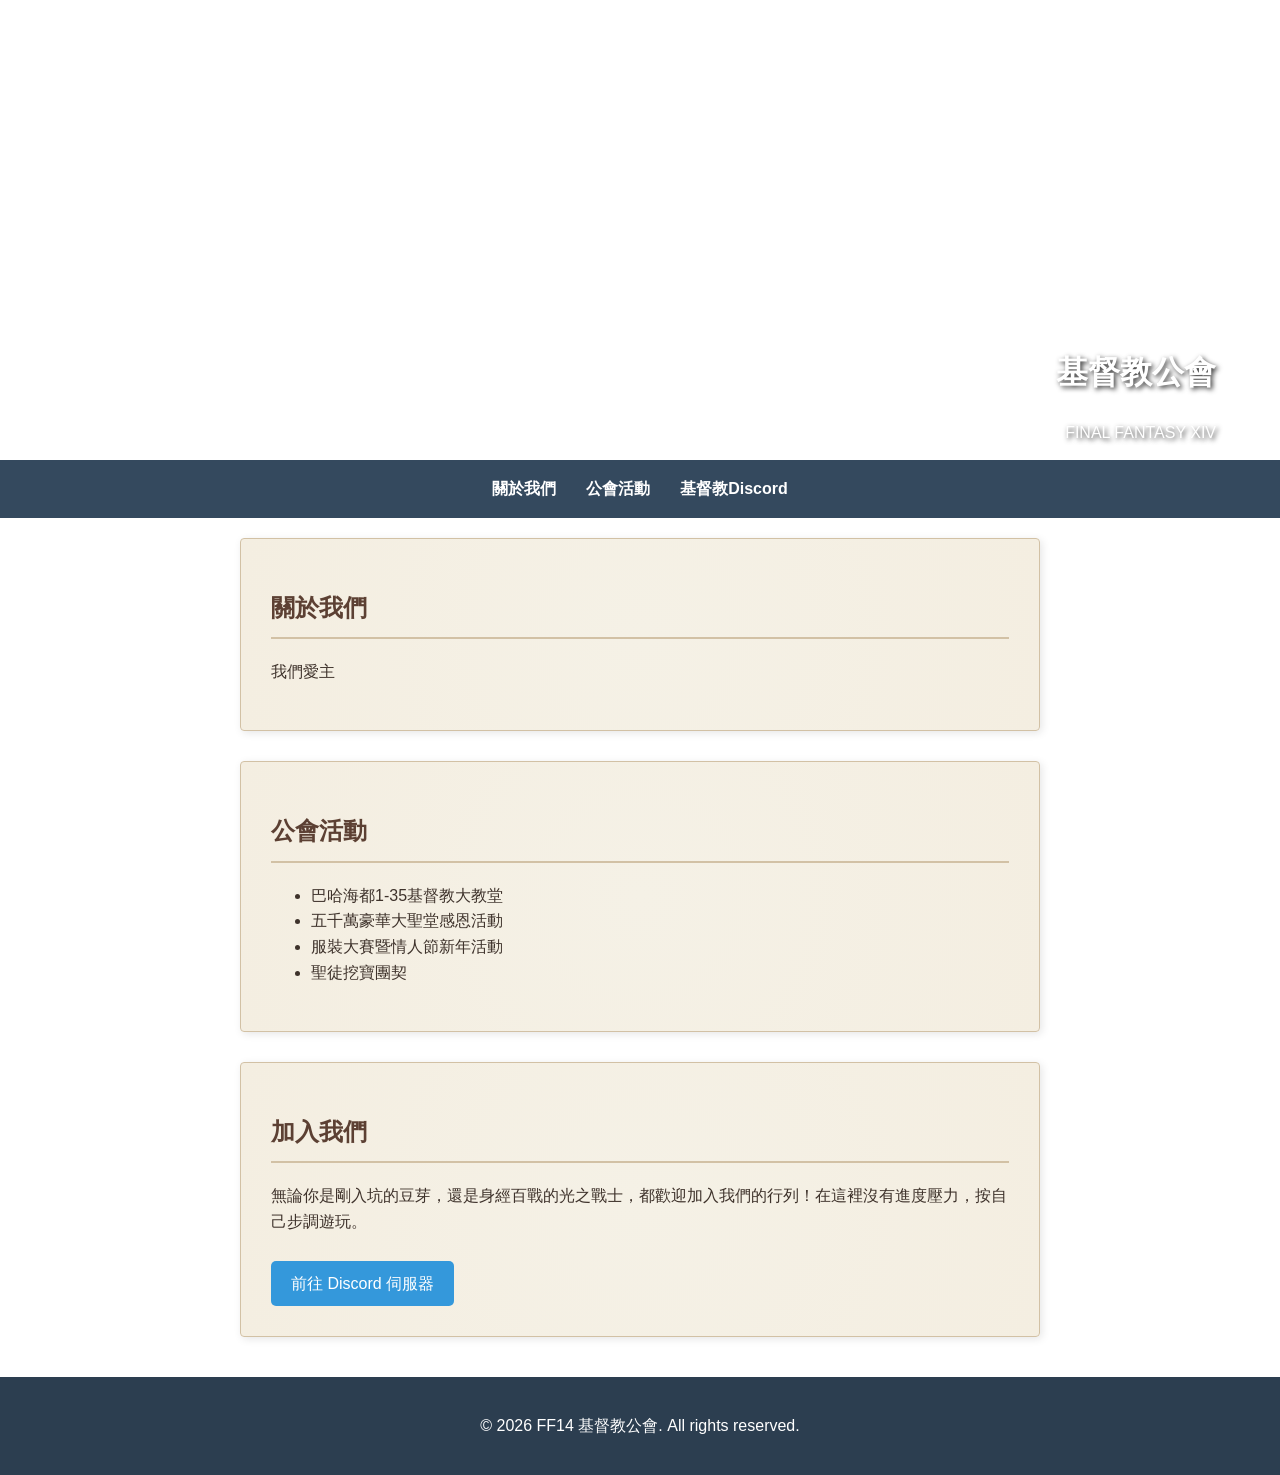
==== home.html @ 3611a4cc "test2" ====
<!DOCTYPE html>
<html lang="zh-TW">
<head>
    <meta charset="UTF-8">
    <meta name="viewport" content="width=device-width, initial-scale=1.0">
    <title>FF14 基督教公會 | 艾奧傑亞的團契</title>
    <link rel="stylesheet" href="style.css">
</head>
<body>
    <header>
        <h1>基督教公會</h1>
        <hr class="line"> <p>FINAL FANTASY XIV</p>
    </header>

    <nav>
        <a href="#about">關於我們</a>
        <a href="#activities">公會活動</a>
        <a href="#join">基督教Discord</a>
    </nav>

    <main>
        <section id="about">
            <h2>關於我們</h2>
            <p>我們愛主</p>
        </section>

        <section id="activities">
            <h2>公會活動</h2>
            <ul>
                <li>巴哈海都1-35基督教大教堂</li>
                <li>五千萬豪華大聖堂感恩活動</li>
                <li>服裝大賽暨情人節新年活動</li>
                <li>聖徒挖寶團契</li>
            </ul>
        </section>

        <section id="join">
            <h2>加入我們</h2>
            <p>無論你是剛入坑的豆芽，還是身經百戰的光之戰士，都歡迎加入我們的行列！在這裡沒有進度壓力，按自己步調遊玩。</p>
            <a href="你的Discord邀請連結請貼在這裡" class="btn" target="_blank">前往 Discord 伺服器</a>
        </section>
    </main>

    <footer>
        <p>© 2026 FF14 基督教公會. All rights reserved.</p>
    </footer>
</body>
</html>
---- style.css ----
/* 基礎設定 */
body {
    font-family: 'Segoe UI', Tahoma, Geneva, Verdana, sans-serif;
    line-height: 1.6;
    margin: 0;
    padding: 0;
    background-color: #ffffff;
    color: #333;
}

/* 頁首區塊 (Hero Section) */
header {
    /* 指定背景圖片路徑 */
    background-image: url('images/大聖堂2.jpg');
    
    /* 【關鍵設定】讓圖片自動適應容器大小 */
    background-size: cover;       /* 讓圖片等比例縮放，完全填滿整個區塊，多餘的部分會被裁切 */
    background-position: center;  /* 讓圖片縮放時，始終保持以正中央為對齊基準 */
    background-repeat: no-repeat; /* 防止圖片太小時產生磁磚般的重複拼貼 */
    
    color: #fff;
    text-align: center;
    
    display: flex;
    flex-direction: column; 
    
    /* 【核心修改】 */
    justify-content: flex-end; /* 垂直對齊：推到最下方 */
    align-items: flex-end;    /* 水平對齊：推到最右方 */

    min-height: 50vh; 
    
    /* 這裡控制文字距離右邊與底部的距離，避免貼死邊緣 */
    padding-right: 5%;         /* 距離右邊 5% 的寬度 */
    padding-bottom: 10px;      /* 距離底部 30 像素 */

    text-align: right;         /* 確保多行文字時，每一行都向右對齊 */
    line-height: 0.05;

    /* 加上文字陰影，避免大聖堂的背景太亮導致白字看不清楚 */
    text-shadow: 2px 2px 5px rgba(0, 0, 0, 0.8); 
}

.line {
    width: 300px;           /* 控制橫線的長度 */
    border: 0;              /* 移除預設邊框 */
    height: 2px;            /* 橫線的厚度 */
    
    background: linear-gradient(to right, transparent, #ffffff, transparent);
    
    margin: 10px 0;         /* 調整橫線與上下文字的間距 */
    align-self: flex-end;   
}

/* 導覽列 */
nav {
    background: #34495e;
    display: flex;
    justify-content: center;
    padding: 1rem;
    position: sticky;
    top: 0; /* 讓導覽列在滾動時固定在最上方 */
}

nav a {
    color: #fff;
    text-decoration: none;
    margin: 0 15px;
    font-weight: bold;
    transition: color 0.3s ease;
}

nav a:hover {
    color: #f39c12; /* 滑鼠移過去時顯示 FF14 常見的金黃色 */
}

/* 主要內容區塊 */
main {
    max-width: 800px;
    margin: 20px auto;
    padding: 0 20px;
}

section {
    /* 使用經典羊皮紙色 */
    /* background-color: #F5F1E6;  */
    background: radial-gradient(circle, #F5F1E6 0%, #f4eee1 100%);
    
    /* 邊框改用深一點的褐色，模擬紙張邊緣 */
    border: 1px solid #D2C1A5; 
    
    margin-bottom: 30px;
    padding: 30px;
    border-radius: 4px; /* 羊皮紙通常不會太圓潤，4px 剛剛好 */

    /* 調整陰影：讓它看起來像疊在桌上的紙 */
    box-shadow: 2px 2px 8px rgba(0, 0, 0, 0.1); 
    
    /* 讓內文字體顏色稍微深一點點，不要純黑，改用深灰褐色 */
    color: #3E322B; 
}

/* 針對標題（如：關於我們）可以使用深一點的褐色 */
section h2 {
    color: #5C4033; 
    border-bottom: 2px solid #D2C1A5;
    padding-bottom: 10px;
    margin-bottom: 20px;
}

/* 按鈕樣式 */
.btn {
    display: inline-block;
    background: #3498db;
    color: #fff;
    padding: 10px 20px;
    text-decoration: none;
    border-radius: 5px;
    margin-top: 10px;
    transition: background 0.3s ease;
}

.btn:hover {
    background: #2980b9;
}

/* 頁尾 */
footer {
    text-align: center;
    padding: 20px;
    background: #2c3e50;
    color: #fff;
    margin-top: 40px;
}

@media (max-width: 768px) {
    header {
        min-height:35vh; /* 手機版稍微縮短高度，讓使用者更快看到後續內容 */
        padding-bottom: 20px; /* 手機版間距縮小一點 */
    }
}
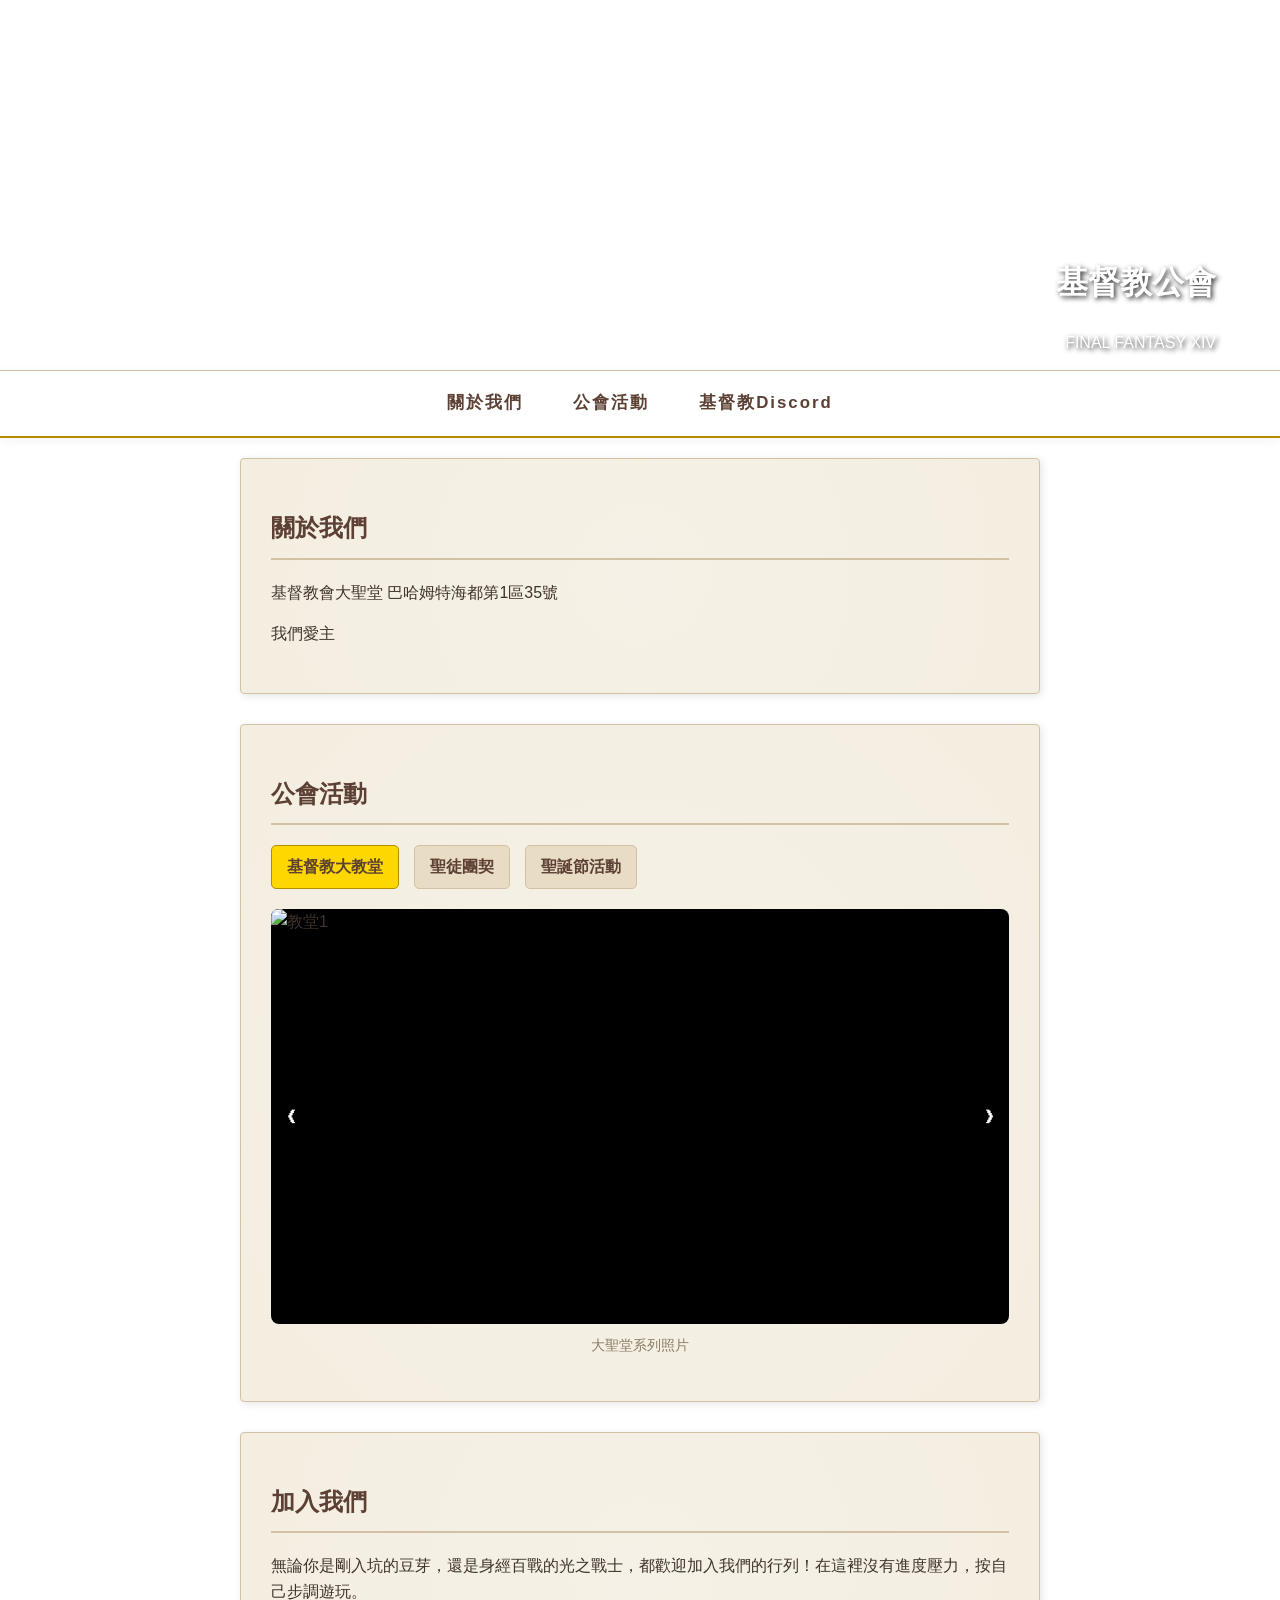
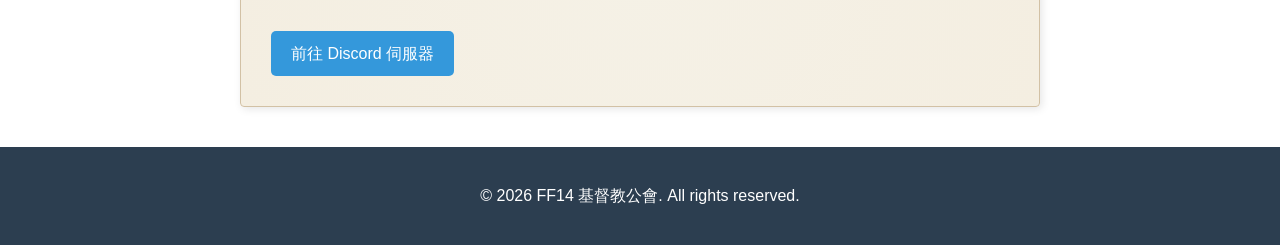
==== commit bcf3d24a: "0301_Demo" ====
--- a/home.html
+++ b/home.html
@@ -1,15 +1,18 @@
 <!DOCTYPE html>
 <html lang="zh-TW">
+
 <head>
     <meta charset="UTF-8">
     <meta name="viewport" content="width=device-width, initial-scale=1.0">
     <title>FF14 基督教公會 | 艾奧傑亞的團契</title>
     <link rel="stylesheet" href="style.css">
 </head>
+
 <body>
     <header>
         <h1>基督教公會</h1>
-        <hr class="line"> <p>FINAL FANTASY XIV</p>
+        <hr class="line">
+        <p>FINAL FANTASY XIV</p>
     </header>
 
     <nav>
@@ -21,17 +24,72 @@
     <main>
         <section id="about">
             <h2>關於我們</h2>
+            <p>基督教會大聖堂 巴哈姆特海都第1區35號</p>
             <p>我們愛主</p>
         </section>
 
         <section id="activities">
             <h2>公會活動</h2>
-            <ul>
-                <li>巴哈海都1-35基督教大教堂</li>
-                <li>五千萬豪華大聖堂感恩活動</li>
-                <li>服裝大賽暨情人節新年活動</li>
-                <li>聖徒挖寶團契</li>
+
+            <ul class="activity-tabs">
+                <li class="tab-btn active" onclick="showSlider('church')">基督教大教堂</li>
+                <li class="tab-btn" onclick="showSlider('Group')">聖徒團契</li>
+                <li class="tab-btn" onclick="showSlider('event_Christmas')">聖誕節活動</li>
             </ul>
+
+            <div class="all-sliders">
+                <div id="church" class="slider-group active">
+                    <div class="carousel-wrapper">
+                        <button class="prev" onclick="moveSlide('church', -1)">❮</button>
+                        <div class="slider-container">
+                            <div class="item"><img src="images/大聖堂1.jpg" alt="教堂1"></div>
+                            <div class="item"><img src="images/大聖堂2.jpg" alt="教堂2"></div>
+                            <div class="item"><img src="images/大聖堂3.jpg" alt="教堂3"></div>
+                            <div class="item"><img src="images/預定地合照1.jpg" alt="預定地合照1"></div>
+                            <div class="item"><img src="images/預定地合照2.jpg" alt="預定地合照2"></div>
+                        </div>
+                        <button class="next" onclick="moveSlide('church', 1)">❯</button>
+                    </div>
+                    <p class="slider-note">大聖堂系列照片</p>
+                </div>
+
+                <div id="Group" class="slider-group">
+                    <div class="carousel-wrapper">
+                        <button class="prev" onclick="moveSlide('Group', -1)">❮</button>
+                        <div class="slider-container">
+                            <div class="item"><img src="images/挖寶合照1.jpg" alt="挖寶合照1"></div>
+                            <div class="item"><img src="images/白袍合照1.jpg" alt="白袍合照1"></div>
+                            <div class="item"><img src="images/白袍合照2.jpg" alt="白袍合照2"></div>
+                            <div class="item"><img src="images/婚禮合照1.jpg" alt="婚禮合照1"></div>
+                            <div class="item"><img src="images/婚禮合照2.jpg" alt="婚禮合照2"></div>
+                            <div class="item"><img src="images/婚禮合照3.jpg" alt="婚禮合照3"></div>
+                            <div class="item"><img src="images/婚禮合照4.jpg" alt="婚禮合照4"></div>
+                            <div class="item"><img src="images/婚禮合照5.jpg" alt="婚禮合照5"></div>
+                        </div>
+                        <button class="next" onclick="moveSlide('Group', 1)">❯</button>
+                    </div>
+                    <p class="slider-note">聖徒團契合照</p>
+                </div>
+
+                <div id="event_Christmas" class="slider-group">
+                    <div class="carousel-wrapper">
+                        <button class="prev" onclick="moveSlide('event_Christmas', -1)">❮</button>
+                        <div class="slider-container">
+                            <div class="item"><img src="images/聖誕節合照1.jpg" alt="聖誕節合照1"></div>
+                            <div class="item"><img src="images/聖誕節合照2.jpg" alt="聖誕節合照2"></div>
+                            <div class="item"><img src="images/聖誕節合照3.jpg" alt="聖誕節合照3"></div>
+                            <div class="item"><img src="images/聖誕節合照4.jpg" alt="聖誕節合照4"></div>
+                            <div class="item"><img src="images/聖誕節合照5.jpg" alt="聖誕節合照5"></div>
+                            <div class="item"><img src="images/聖誕節合照6.jpg" alt="聖誕節合照6"></div>
+                            <div class="item"><img src="images/聖誕節合照7.jpg" alt="聖誕節合照7"></div>
+                            <div class="item"><img src="images/聖誕節合照8.jpg" alt="聖誕節合照8"></div>
+                            <div class="item"><img src="images/聖誕節合照9.jpg" alt="聖誕節合照9"></div>
+                        </div>
+                        <button class="next" onclick="moveSlide('event_Christmas', 1)">❯</button>
+                    </div>
+                    <p class="slider-note">聖誕節活動紀錄</p>
+                </div>
+            </div>
         </section>
 
         <section id="join">
@@ -44,5 +102,63 @@
     <footer>
         <p>© 2026 FF14 基督教公會. All rights reserved.</p>
     </footer>
+
+    <script>
+        let currentSlideIndex = 0;
+
+        function showSlider(sliderId) {
+            // 隱藏所有組別並移除按鈕高亮
+            const groups = document.querySelectorAll('.slider-group');
+            groups.forEach(g => g.classList.remove('active'));
+
+            const btns = document.querySelectorAll('.tab-btn');
+            btns.forEach(b => b.classList.remove('active'));
+
+            // 顯示指定的組別
+            const target = document.getElementById(sliderId);
+            if (target) {
+                target.classList.add('active');
+
+                // 重置索引與捲動位置
+                currentSlideIndex = 0;
+                const container = target.querySelector('.slider-container');
+                if (container) {
+                    container.scrollLeft = 0;
+                }
+            }
+
+            // 讓點擊的那個按鈕變色
+            if (window.event && window.event.currentTarget) {
+                window.event.currentTarget.classList.add('active');
+            } else if (typeof event !== 'undefined' && event.currentTarget) {
+                event.currentTarget.classList.add('active');
+            }
+        }
+
+        // 2. 輪播器控制
+        function moveSlide(sliderId, direction) {
+            const container = document.querySelector(`#${sliderId} .slider-container`);
+            if (!container) return; 
+
+            const items = container.querySelectorAll('.item');
+            const totalSlides = items.length;
+
+            currentSlideIndex += direction;
+
+            if (currentSlideIndex >= totalSlides) {
+                currentSlideIndex = 0;
+            } else if (currentSlideIndex < 0) {
+                currentSlideIndex = totalSlides - 1;
+            }
+
+            const targetLeft = container.clientWidth * currentSlideIndex;
+
+            container.scrollTo({
+                left: targetLeft,
+                behavior: 'smooth'
+            });
+        }
+    </script>
 </body>
-</html>
+
+</html>
--- a/style.css
+++ b/style.css
@@ -1,4 +1,4 @@
-/* 基礎設定 */
+/* body */
 body {
     font-family: 'Segoe UI', Tahoma, Geneva, Verdana, sans-serif;
     line-height: 1.6;
@@ -8,15 +8,12 @@
     color: #333;
 }
 
-/* 頁首區塊 (Hero Section) */
+/* header */
 header {
-    /* 指定背景圖片路徑 */
     background-image: url('images/大聖堂2.jpg');
-    
-    /* 【關鍵設定】讓圖片自動適應容器大小 */
-    background-size: cover;       /* 讓圖片等比例縮放，完全填滿整個區塊，多餘的部分會被裁切 */
-    background-position: center;  /* 讓圖片縮放時，始終保持以正中央為對齊基準 */
-    background-repeat: no-repeat; /* 防止圖片太小時產生磁磚般的重複拼貼 */
+    background-size: cover;
+    background-position: center;
+    background-repeat: no-repeat;
     
     color: #fff;
     text-align: center;
@@ -24,54 +21,61 @@
     display: flex;
     flex-direction: column; 
     
-    /* 【核心修改】 */
-    justify-content: flex-end; /* 垂直對齊：推到最下方 */
-    align-items: flex-end;    /* 水平對齊：推到最右方 */
-
-    min-height: 50vh; 
-    
-    /* 這裡控制文字距離右邊與底部的距離，避免貼死邊緣 */
-    padding-right: 5%;         /* 距離右邊 5% 的寬度 */
-    padding-bottom: 10px;      /* 距離底部 30 像素 */
-
-    text-align: right;         /* 確保多行文字時，每一行都向右對齊 */
+    justify-content: flex-end; 
+    align-items: flex-end;    
+
+    min-height: 40vh; 
+    
+    padding-right: 5%;         
+    padding-bottom: 10px;      
+
+    text-align: right;         
     line-height: 0.05;
 
-    /* 加上文字陰影，避免大聖堂的背景太亮導致白字看不清楚 */
     text-shadow: 2px 2px 5px rgba(0, 0, 0, 0.8); 
 }
 
+/* header line */
 .line {
-    width: 300px;           /* 控制橫線的長度 */
-    border: 0;              /* 移除預設邊框 */
-    height: 2px;            /* 橫線的厚度 */
-    
+    width: 300px;           
+    border: 0;              
+    height: 2px;            
     background: linear-gradient(to right, transparent, #ffffff, transparent);
-    
-    margin: 10px 0;         /* 調整橫線與上下文字的間距 */
+    margin: 10px 0;         
     align-self: flex-end;   
 }
 
-/* 導覽列 */
+/* 導覽列背景 */
 nav {
-    background: #34495e;
+    background: rgba(255, 255, 255, 0.95); 
     display: flex;
     justify-content: center;
-    padding: 1rem;
+    padding: 1.2rem;
     position: sticky;
-    top: 0; /* 讓導覽列在滾動時固定在最上方 */
-}
-
+    top: 0; 
+    z-index: 100;
+    
+    /* 細金邊 */
+    border-top: 1px solid #D2C1A5;
+    border-bottom: 2px solid #B48C00; 
+    box-shadow: 0 2px 10px rgba(0, 0, 0, 0.05);
+}
+
+/* 導覽列文字 */
 nav a {
-    color: #fff;
+    color: #5C4033; 
     text-decoration: none;
-    margin: 0 15px;
+    margin: 0 25px; /* 拉開間距 */
     font-weight: bold;
-    transition: color 0.3s ease;
-}
-
+    letter-spacing: 2px; /* 字距拉開 */
+    transition: all 0.3s ease;
+    font-size: 1.05rem;
+}
+
+/* 導覽列文字選中 */
 nav a:hover {
-    color: #f39c12; /* 滑鼠移過去時顯示 FF14 常見的金黃色 */
+    color: #B48C00; 
+    text-shadow: 0 0 8px rgba(180, 140, 0, 0.3);
 }
 
 /* 主要內容區塊 */
@@ -82,25 +86,16 @@
 }
 
 section {
-    /* 使用經典羊皮紙色 */
-    /* background-color: #F5F1E6;  */
     background: radial-gradient(circle, #F5F1E6 0%, #f4eee1 100%);
-    
-    /* 邊框改用深一點的褐色，模擬紙張邊緣 */
     border: 1px solid #D2C1A5; 
-    
     margin-bottom: 30px;
     padding: 30px;
-    border-radius: 4px; /* 羊皮紙通常不會太圓潤，4px 剛剛好 */
-
-    /* 調整陰影：讓它看起來像疊在桌上的紙 */
+    border-radius: 4px;
     box-shadow: 2px 2px 8px rgba(0, 0, 0, 0.1); 
-    
-    /* 讓內文字體顏色稍微深一點點，不要純黑，改用深灰褐色 */
     color: #3E322B; 
 }
 
-/* 針對標題（如：關於我們）可以使用深一點的褐色 */
+/* 針對標題使用深褐色 */
 section h2 {
     color: #5C4033; 
     border-bottom: 2px solid #D2C1A5;
@@ -108,7 +103,111 @@
     margin-bottom: 20px;
 }
 
-/* 按鈕樣式 */
+/* 活動標籤切換按鈕 */
+.activity-tabs {
+    list-style: none;
+    padding: 0;
+    margin-bottom: 20px;
+    display: flex;
+    flex-wrap: wrap;
+    gap: 15px;
+}
+
+.tab-btn {
+    background-color: #E8DCC4; 
+    padding: 8px 15px;
+    border-radius: 5px;
+    cursor: pointer;
+    transition: all 0.3s ease;
+    font-weight: bold;
+    color: #5C4033;
+    border: 1px solid #D2C1A5;
+}
+
+.tab-btn.active {
+    background-color: #FFD700;
+    border-color: #B48C00;
+}
+
+/* 輪播器結構樣式 */
+.slider-group {
+    display: none; /* 預設隱藏，由 JS 控制顯示 */
+}
+
+.slider-group.active {
+    display: block;
+}
+
+/* 輪播器左右按鈕 */
+.carousel-wrapper {
+    position: relative;
+    display: flex;
+    align-items: center;
+    background-color: #000;
+    border-radius: 8px;
+    overflow: hidden;
+}
+
+/* 輪播器屬性*/
+.slider-container {
+    display: flex;
+    overflow-x: hidden;         /* 保持隱藏捲動條 */
+    scroll-behavior: smooth;
+    width: 100%;
+    gap: 0;
+    
+    /* 啟用強制對齊 */
+    scroll-snap-type: x mandatory; 
+    
+    /* 移除內距影響 */
+    padding: 0;
+    margin: 0;
+}
+
+.item {
+    flex: 0 0 100%;             /* 確保每一張圖剛好是 100% 寬度 */
+    width: 100%;
+    scroll-snap-align: start;   /* 設定吸附點在開頭 */
+    scroll-snap-stop: always;   /* 確保不會一次滑過頭 */
+}
+
+.item img {
+    width: 100%;
+    display: block;             /* 移除圖片下方的微小間隙 */
+    aspect-ratio: 16 / 9;
+    object-fit: cover;
+}
+
+/* 左右切換按鈕樣式 */
+.prev, .next {
+    position: absolute;
+    top: 50%;
+    transform: translateY(-50%);
+    background: rgba(0, 0, 0, 0.5);
+    color: white;
+    border: none;
+    padding: 15px;
+    cursor: pointer;
+    z-index: 10;
+    font-size: 18px;
+    transition: 0.3s;
+}
+
+.prev { left: 0; border-radius: 0 5px 5px 0; }
+.next { right: 0; border-radius: 5px 0 0 5px; }
+
+.prev:hover, .next:hover {
+    background: rgba(243, 156, 18, 0.8);
+}
+
+.slider-note {
+    text-align: center;
+    font-size: 0.9rem;
+    margin-top: 10px;
+    color: #8a7b63;
+}
+
+/* 按鈕樣式 (Discord) */
 .btn {
     display: inline-block;
     background: #3498db;
@@ -133,9 +232,34 @@
     margin-top: 40px;
 }
 
+/* 手機板排版 */
 @media (max-width: 768px) {
     header {
-        min-height:35vh; /* 手機版稍微縮短高度，讓使用者更快看到後續內容 */
-        padding-bottom: 20px; /* 手機版間距縮小一點 */
+        min-height: 13vh !important;
+        padding-bottom: 20px !important;
+        line-height: 0.5 !important; 
+    }
+
+    /* 標題字體大小 */
+    header h1 {
+        font-size: 0.8rem !important;
+        margin: 0 !important;
+    }
+
+    /* 副標題字體大小 */
+    header p {
+        font-size: 0.65rem !important;
+        margin: 0 !important;
+    }
+
+    /* 橫線 */
+    .line {
+        width: 150px !important;
+        margin: 5px 0 !important;
+    }
+
+    /* 修正手機版圖片高度 */
+    .item img {
+        height: auto !important;
     }
 }
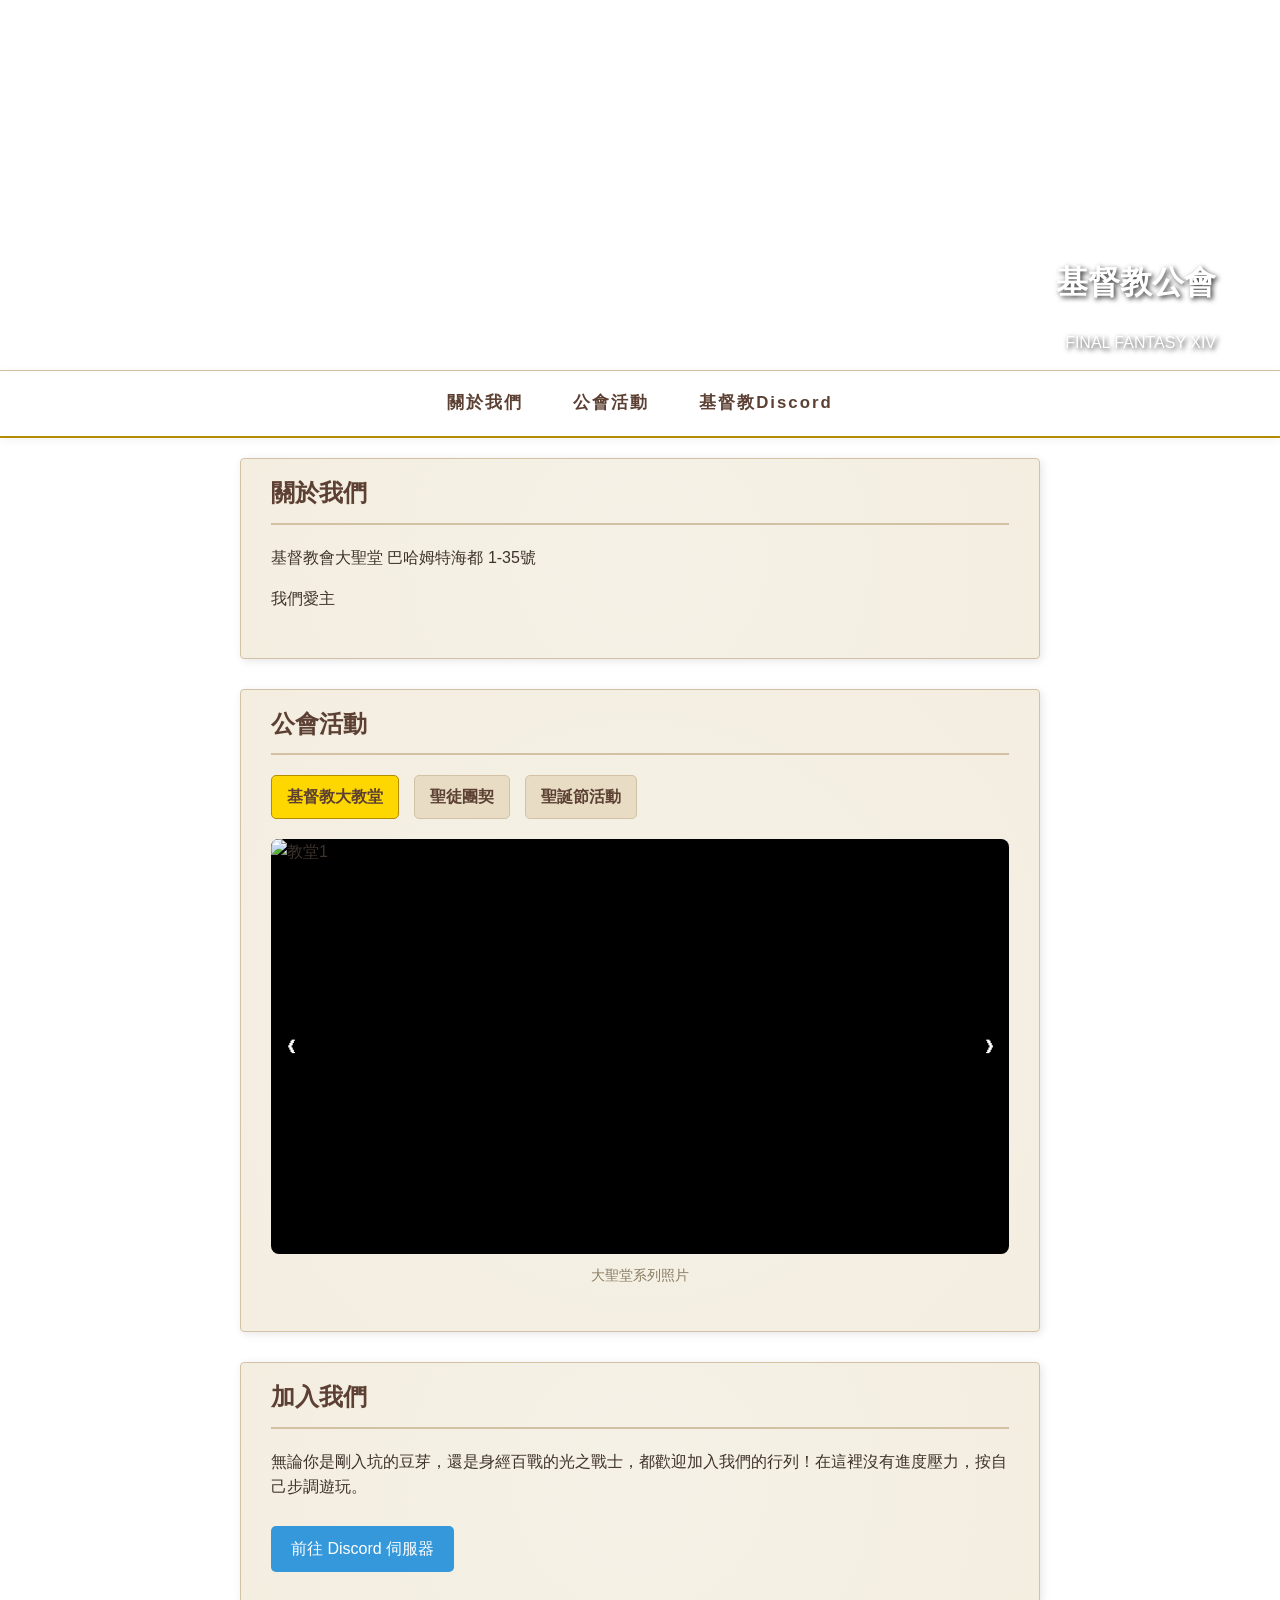
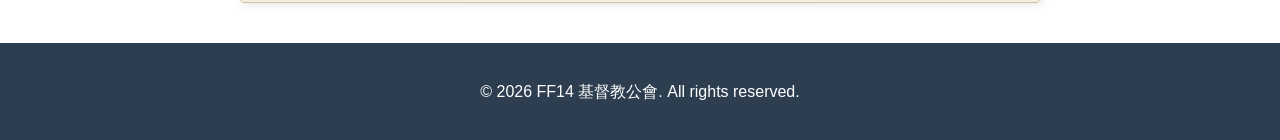
==== commit a7453129: "0331_Demo" ====
--- a/home.html
+++ b/home.html
@@ -24,7 +24,7 @@
     <main>
         <section id="about">
             <h2>關於我們</h2>
-            <p>基督教會大聖堂 巴哈姆特海都第1區35號</p>
+            <p>基督教會大聖堂 巴哈姆特海都 1-35號</p>
             <p>我們愛主</p>
         </section>
 
--- a/style.css
+++ b/style.css
@@ -65,9 +65,9 @@
 nav a {
     color: #5C4033; 
     text-decoration: none;
-    margin: 0 25px; /* 拉開間距 */
+    margin: 0 25px;             /* 間距 */
     font-weight: bold;
-    letter-spacing: 2px; /* 字距拉開 */
+    letter-spacing: 2px;        /* 字距 */
     transition: all 0.3s ease;
     font-size: 1.05rem;
 }
@@ -87,9 +87,9 @@
 
 section {
     background: radial-gradient(circle, #F5F1E6 0%, #f4eee1 100%);
-    border: 1px solid #D2C1A5; 
+    border: 1px solid #D2C1A5;
     margin-bottom: 30px;
-    padding: 30px;
+    padding: 15px 30px 30px 30px;;
     border-radius: 4px;
     box-shadow: 2px 2px 8px rgba(0, 0, 0, 0.1); 
     color: #3E322B; 
@@ -98,6 +98,7 @@
 /* 針對標題使用深褐色 */
 section h2 {
     color: #5C4033; 
+    margin-top: 0;
     border-bottom: 2px solid #D2C1A5;
     padding-bottom: 10px;
     margin-bottom: 20px;
@@ -262,4 +263,21 @@
     .item img {
         height: auto !important;
     }
+
+    /* 導覽列 */
+    nav {
+        padding: 0.5rem 0.2rem !important; 
+        justify-content: space-around !important;   /* 讓三個連結均勻撐開 */
+    }
+
+    nav h2 {
+        font-size: 0.8rem !important;
+        margin: 0px !important;
+    }
+
+    nav a {
+        font-size: 0.8rem !important;
+        margin: 0px !important;
+        letter-spacing: 1px !important;
+    }
 }
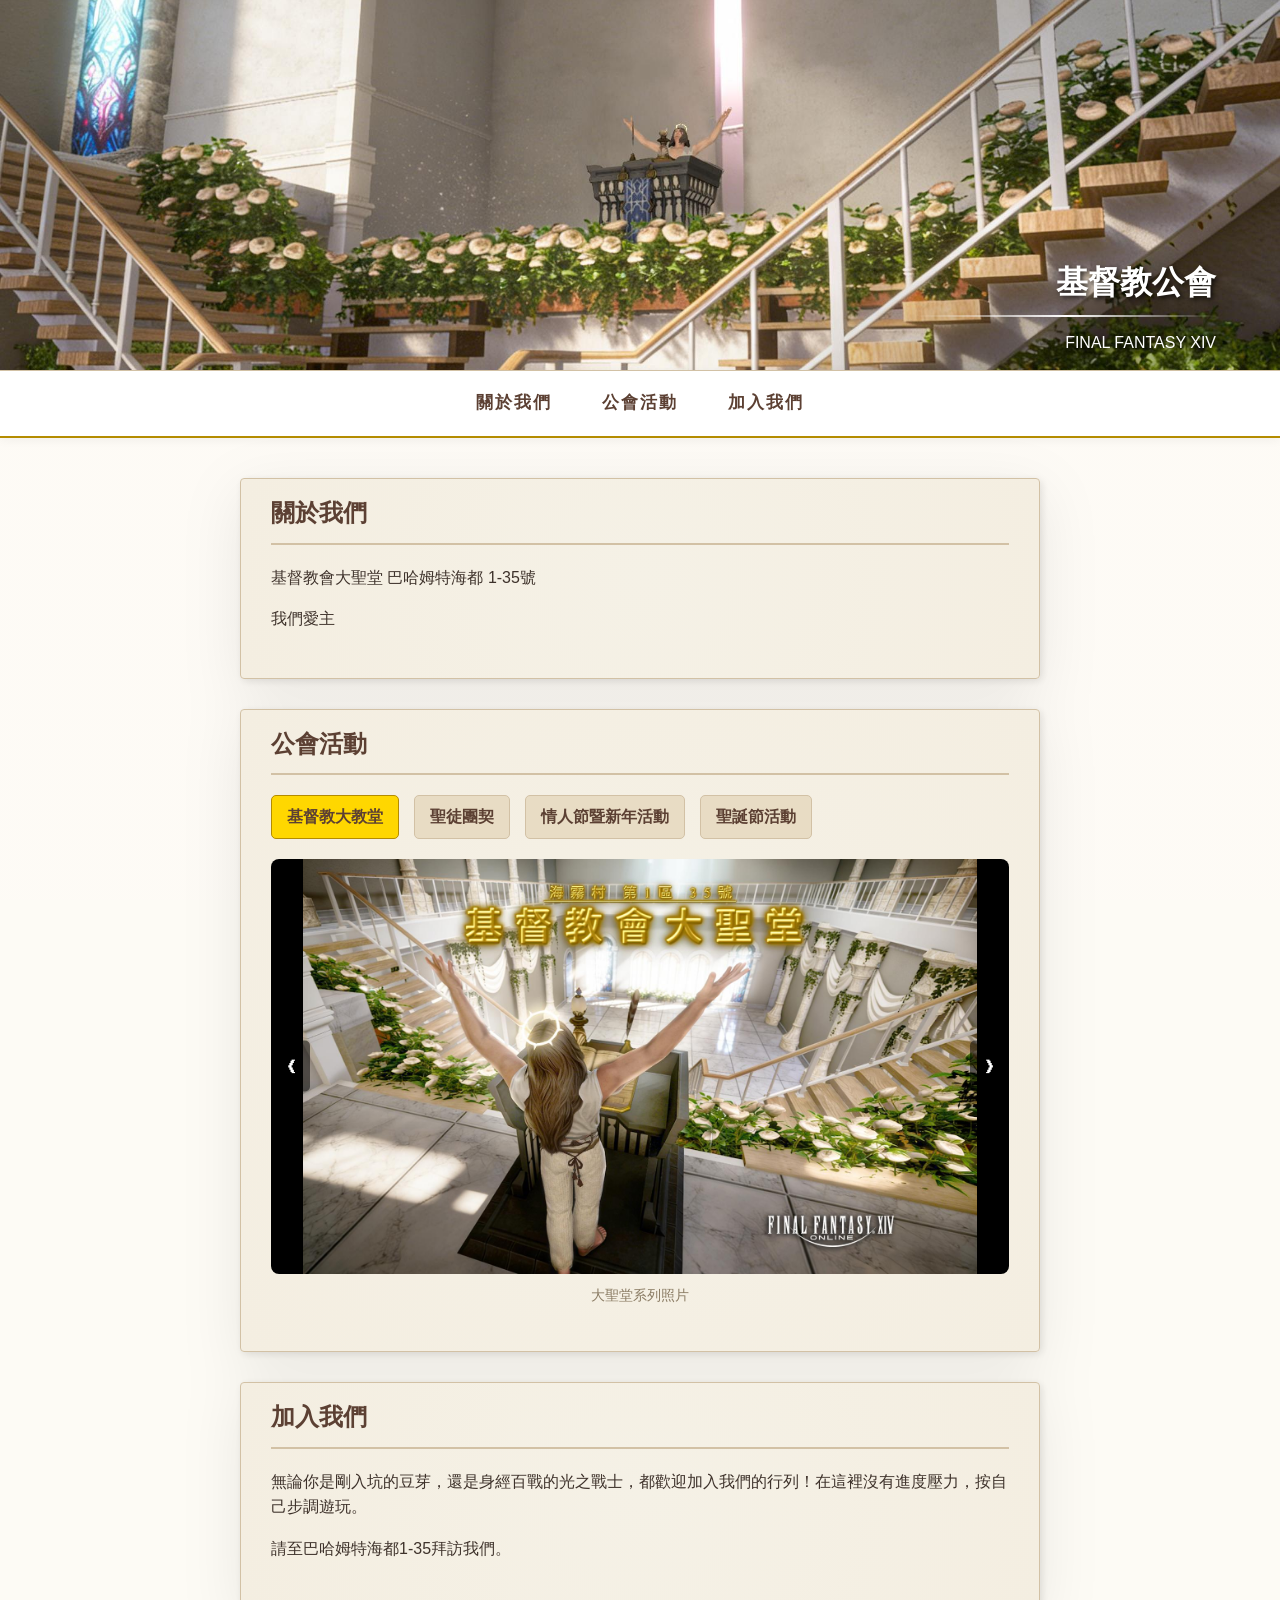
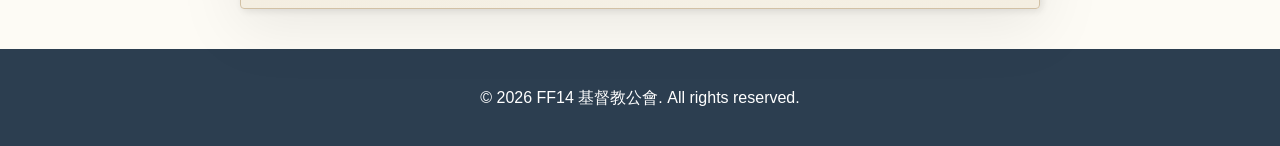
==== commit 77a1740b: "Initial commit" ====
--- a/home.html
+++ b/home.html
@@ -6,6 +6,7 @@
     <meta name="viewport" content="width=device-width, initial-scale=1.0">
     <title>FF14 基督教公會 | 艾奧傑亞的團契</title>
     <link rel="stylesheet" href="style.css">
+    <link rel="stylesheet" href="style.css?v=20260401">
 </head>
 
 <body>
@@ -18,7 +19,7 @@
     <nav>
         <a href="#about">關於我們</a>
         <a href="#activities">公會活動</a>
-        <a href="#join">基督教Discord</a>
+        <a href="#join">加入我們</a>
     </nav>
 
     <main>
@@ -34,6 +35,7 @@
             <ul class="activity-tabs">
                 <li class="tab-btn active" onclick="showSlider('church')">基督教大教堂</li>
                 <li class="tab-btn" onclick="showSlider('Group')">聖徒團契</li>
+                <li class="tab-btn" onclick="showSlider('event_Valentine')">情人節暨新年活動</li>
                 <li class="tab-btn" onclick="showSlider('event_Christmas')">聖誕節活動</li>
             </ul>
 
@@ -42,11 +44,13 @@
                     <div class="carousel-wrapper">
                         <button class="prev" onclick="moveSlide('church', -1)">❮</button>
                         <div class="slider-container">
-                            <div class="item"><img src="images/大聖堂1.jpg" alt="教堂1"></div>
-                            <div class="item"><img src="images/大聖堂2.jpg" alt="教堂2"></div>
-                            <div class="item"><img src="images/大聖堂3.jpg" alt="教堂3"></div>
-                            <div class="item"><img src="images/預定地合照1.jpg" alt="預定地合照1"></div>
-                            <div class="item"><img src="images/預定地合照2.jpg" alt="預定地合照2"></div>
+                            <div class="item"><img src="images/大聖堂1.jpg" alt="教堂1" onclick="openLightbox(this)"></div>
+                            <div class="item"><img src="images/大聖堂2.jpg" alt="教堂2" onclick="openLightbox(this)"></div>
+                            <div class="item"><img src="images/大聖堂3.jpg" alt="教堂3" onclick="openLightbox(this)"></div>
+                            <div class="item"><img src="images/預定地合照1.jpg" alt="預定地合照1" onclick="openLightbox(this)">
+                            </div>
+                            <div class="item"><img src="images/預定地合照2.jpg" alt="預定地合照2" onclick="openLightbox(this)">
+                            </div>
                         </div>
                         <button class="next" onclick="moveSlide('church', 1)">❯</button>
                     </div>
@@ -57,33 +61,89 @@
                     <div class="carousel-wrapper">
                         <button class="prev" onclick="moveSlide('Group', -1)">❮</button>
                         <div class="slider-container">
-                            <div class="item"><img src="images/挖寶合照1.jpg" alt="挖寶合照1"></div>
-                            <div class="item"><img src="images/白袍合照1.jpg" alt="白袍合照1"></div>
-                            <div class="item"><img src="images/白袍合照2.jpg" alt="白袍合照2"></div>
-                            <div class="item"><img src="images/婚禮合照1.jpg" alt="婚禮合照1"></div>
-                            <div class="item"><img src="images/婚禮合照2.jpg" alt="婚禮合照2"></div>
-                            <div class="item"><img src="images/婚禮合照3.jpg" alt="婚禮合照3"></div>
-                            <div class="item"><img src="images/婚禮合照4.jpg" alt="婚禮合照4"></div>
-                            <div class="item"><img src="images/婚禮合照5.jpg" alt="婚禮合照5"></div>
+                            <div class="item"><img src="images/挖寶合照1.jpg" alt="挖寶合照1" onclick="openLightbox(this)">
+                            </div>
+                            <div class="item"><img src="images/白袍合照1.jpg" alt="白袍合照1" onclick="openLightbox(this)">
+                            </div>
+                            <div class="item"><img src="images/白袍合照2.jpg" alt="白袍合照2" onclick="openLightbox(this)">
+                            </div>
+                            <div class="item"><img src="images/婚禮合照1.jpg" alt="婚禮合照1" onclick="openLightbox(this)">
+                            </div>
+                            <div class="item"><img src="images/婚禮合照2.jpg" alt="婚禮合照2" onclick="openLightbox(this)">
+                            </div>
+                            <div class="item"><img src="images/婚禮合照3.jpg" alt="婚禮合照3" onclick="openLightbox(this)">
+                            </div>
+                            <div class="item"><img src="images/婚禮合照4.jpg" alt="婚禮合照4" onclick="openLightbox(this)">
+                            </div>
+                            <div class="item"><img src="images/婚禮合照5.jpg" alt="婚禮合照5" onclick="openLightbox(this)">
+                            </div>
                         </div>
                         <button class="next" onclick="moveSlide('Group', 1)">❯</button>
                     </div>
                     <p class="slider-note">聖徒團契合照</p>
                 </div>
 
+                <div id="event_Valentine" class="slider-group">
+                    <div class="carousel-wrapper">
+                        <button class="prev" onclick="moveSlide('event_Valentine', -1)">❮</button>
+                        <div class="slider-container">
+                            <div class="item"><img src="images/情人節/抖腳狂人鳥1.jpg" alt="抖腳狂人鳥1"
+                                    onclick="openLightbox(this)"></div>
+                            <div class="item"><img src="images/情人節/抖腳狂人鳥2.jpg" alt="抖腳狂人鳥2"
+                                    onclick="openLightbox(this)"></div>
+                            <div class="item"><img src="images/情人節/喬.jpg" alt="喬" onclick="openLightbox(this)"></div>
+                            <div class="item"><img src="images/情人節/耶穌.jpg" alt="耶穌" onclick="openLightbox(this)"></div>
+                            <div class="item"><img src="images/情人節/赤芍.jpg" alt="赤芍" onclick="openLightbox(this)"></div>
+                            <div class="item"><img src="images/情人節/小椪皮.jpg" alt="小椪皮" onclick="openLightbox(this)">
+                            </div>
+                            <div class="item"><img src="images/情人節/小茶茶.jpg" alt="小茶茶" onclick="openLightbox(this)">
+                            </div>
+                            <div class="item"><img src="images/情人節/蟹道人.jpg" alt="蟹道人" onclick="openLightbox(this)">
+                            </div>
+                            <div class="item"><img src="images/情人節/大雞蛋.jpg" alt="大雞蛋" onclick="openLightbox(this)">
+                            </div>
+                            <div class="item"><img src="images/情人節/第三名大雞蛋.jpg" alt="第三名大雞蛋"
+                                    onclick="openLightbox(this)"></div>
+                            <div class="item"><img src="images/情人節/第二名小椪皮.jpg" alt="第二名小椪皮"
+                                    onclick="openLightbox(this)"></div>
+                            <div class="item"><img src="images/情人節/第一名小茶茶.jpg" alt="第一名小茶茶"
+                                    onclick="openLightbox(this)"></div>
+                            <div class="item"><img src="images/情人節/團照1.jpg" alt="團照1" onclick="openLightbox(this)">
+                            </div>
+                            <div class="item"><img src="images/情人節/團照2.jpg" alt="團照2" onclick="openLightbox(this)">
+                            </div>
+                            <div class="item"><img src="images/情人節/團照4.jpg" alt="團照3" onclick="openLightbox(this)">
+                            </div>
+                            <div class="item"><img src="images/情人節/團照4.jpg" alt="團照4" onclick="openLightbox(this)">
+                            </div>
+                        </div>
+                        <button class="next" onclick="moveSlide('event_Valentine', 1)">❯</button>
+                    </div>
+                    <p class="slider-note">情人節暨新年活動攝影大賽</p>
+                </div>
+
                 <div id="event_Christmas" class="slider-group">
                     <div class="carousel-wrapper">
                         <button class="prev" onclick="moveSlide('event_Christmas', -1)">❮</button>
                         <div class="slider-container">
-                            <div class="item"><img src="images/聖誕節合照1.jpg" alt="聖誕節合照1"></div>
-                            <div class="item"><img src="images/聖誕節合照2.jpg" alt="聖誕節合照2"></div>
-                            <div class="item"><img src="images/聖誕節合照3.jpg" alt="聖誕節合照3"></div>
-                            <div class="item"><img src="images/聖誕節合照4.jpg" alt="聖誕節合照4"></div>
-                            <div class="item"><img src="images/聖誕節合照5.jpg" alt="聖誕節合照5"></div>
-                            <div class="item"><img src="images/聖誕節合照6.jpg" alt="聖誕節合照6"></div>
-                            <div class="item"><img src="images/聖誕節合照7.jpg" alt="聖誕節合照7"></div>
-                            <div class="item"><img src="images/聖誕節合照8.jpg" alt="聖誕節合照8"></div>
-                            <div class="item"><img src="images/聖誕節合照9.jpg" alt="聖誕節合照9"></div>
+                            <div class="item"><img src="images/聖誕節合照1.jpg" alt="聖誕節合照1" onclick="openLightbox(this)">
+                            </div>
+                            <div class="item"><img src="images/聖誕節合照2.jpg" alt="聖誕節合照2" onclick="openLightbox(this)">
+                            </div>
+                            <div class="item"><img src="images/聖誕節合照3.jpg" alt="聖誕節合照3" onclick="openLightbox(this)">
+                            </div>
+                            <div class="item"><img src="images/聖誕節合照4.jpg" alt="聖誕節合照4" onclick="openLightbox(this)">
+                            </div>
+                            <div class="item"><img src="images/聖誕節合照5.jpg" alt="聖誕節合照5" onclick="openLightbox(this)">
+                            </div>
+                            <div class="item"><img src="images/聖誕節合照6.jpg" alt="聖誕節合照6" onclick="openLightbox(this)">
+                            </div>
+                            <div class="item"><img src="images/聖誕節合照7.jpg" alt="聖誕節合照7" onclick="openLightbox(this)">
+                            </div>
+                            <div class="item"><img src="images/聖誕節合照8.jpg" alt="聖誕節合照8" onclick="openLightbox(this)">
+                            </div>
+                            <div class="item"><img src="images/聖誕節合照9.jpg" alt="聖誕節合照9" onclick="openLightbox(this)">
+                            </div>
                         </div>
                         <button class="next" onclick="moveSlide('event_Christmas', 1)">❯</button>
                     </div>
@@ -95,7 +155,8 @@
         <section id="join">
             <h2>加入我們</h2>
             <p>無論你是剛入坑的豆芽，還是身經百戰的光之戰士，都歡迎加入我們的行列！在這裡沒有進度壓力，按自己步調遊玩。</p>
-            <a href="你的Discord邀請連結請貼在這裡" class="btn" target="_blank">前往 Discord 伺服器</a>
+            <p>請至巴哈姆特海都1-35拜訪我們。</p>
+            <!-- <a href="你的Discord邀請連結請貼在這裡" class="btn" target="_blank">前往 Discord 伺服器</a>  -->
         </section>
     </main>
 
@@ -103,62 +164,91 @@
         <p>© 2026 FF14 基督教公會. All rights reserved.</p>
     </footer>
 
+<div id="lightbox" class="lightbox">
+        <span class="close-btn" onclick="closeLightbox()">&times;</span>
+        <button class="lightbox-prev" onclick="changeLightboxImage(-1)">&#10094;</button>
+        <img class="lightbox-content" id="lightbox-img">
+        <button class="lightbox-next" onclick="changeLightboxImage(1)">&#10095;</button>
+    </div>
+
     <script>
         let currentSlideIndex = 0;
-
+        let currentLightboxIndex = 0;
+        let currentLightboxImages = [];
+
+        // 1. 分類切換邏輯
         function showSlider(sliderId) {
-            // 隱藏所有組別並移除按鈕高亮
             const groups = document.querySelectorAll('.slider-group');
             groups.forEach(g => g.classList.remove('active'));
 
             const btns = document.querySelectorAll('.tab-btn');
             btns.forEach(b => b.classList.remove('active'));
 
-            // 顯示指定的組別
             const target = document.getElementById(sliderId);
             if (target) {
                 target.classList.add('active');
-
-                // 重置索引與捲動位置
                 currentSlideIndex = 0;
                 const container = target.querySelector('.slider-container');
-                if (container) {
-                    container.scrollLeft = 0;
-                }
+                if (container) container.scrollLeft = 0;
             }
 
-            // 讓點擊的那個按鈕變色
-            if (window.event && window.event.currentTarget) {
-                window.event.currentTarget.classList.add('active');
-            } else if (typeof event !== 'undefined' && event.currentTarget) {
+            if (event && event.currentTarget) {
                 event.currentTarget.classList.add('active');
             }
         }
 
-        // 2. 輪播器控制
+        // 2. 輪播器控制邏輯
         function moveSlide(sliderId, direction) {
             const container = document.querySelector(`#${sliderId} .slider-container`);
-            if (!container) return; 
+            if (!container) return;
 
             const items = container.querySelectorAll('.item');
             const totalSlides = items.length;
 
             currentSlideIndex += direction;
-
-            if (currentSlideIndex >= totalSlides) {
-                currentSlideIndex = 0;
-            } else if (currentSlideIndex < 0) {
-                currentSlideIndex = totalSlides - 1;
+            if (currentSlideIndex >= totalSlides) currentSlideIndex = 0;
+            else if (currentSlideIndex < 0) currentSlideIndex = totalSlides - 1;
+
+            const targetLeft = container.clientWidth * currentSlideIndex;
+            container.scrollTo({ left: targetLeft, behavior: 'smooth' });
+        }
+
+        // 3. Lightbox 手動控制邏輯
+        function openLightbox(imgElement) {
+            const lightbox = document.getElementById("lightbox");
+            const lightboxImg = document.getElementById("lightbox-img");
+            
+            // 抓取當前 Slider 內的所有圖片，以便手動切換
+            const container = imgElement.closest('.slider-container');
+            const allImages = Array.from(container.querySelectorAll('img'));
+            
+            currentLightboxImages = allImages.map(img => img.src);
+            currentLightboxIndex = currentLightboxImages.indexOf(imgElement.src);
+            
+            lightbox.style.display = "flex";
+            lightboxImg.src = currentLightboxImages[currentLightboxIndex];
+            document.body.style.overflow = "hidden"; // 防止背景捲動
+        }
+
+        function changeLightboxImage(direction) {
+            currentLightboxIndex = (currentLightboxIndex + direction + currentLightboxImages.length) % currentLightboxImages.length;
+            document.getElementById("lightbox-img").src = currentLightboxImages[currentLightboxIndex];
+        }
+
+        function closeLightbox() {
+            document.getElementById("lightbox").style.display = "none";
+            document.body.style.overflow = "auto";
+        }
+
+        // 鍵盤支援
+        document.addEventListener('keydown', function(e) {
+            const lb = document.getElementById("lightbox");
+            if (lb.style.display === "flex") {
+                if (e.key === "ArrowLeft") changeLightboxImage(-1);
+                if (e.key === "ArrowRight") changeLightboxImage(1);
+                if (e.key === "Escape") closeLightbox();
             }
-
-            const targetLeft = container.clientWidth * currentSlideIndex;
-
-            container.scrollTo({
-                left: targetLeft,
-                behavior: 'smooth'
-            });
-        }
+        });
     </script>
 </body>
-
 </html>
--- a/style.css
+++ b/style.css
@@ -1,11 +1,26 @@
 /* body */
 body {
-    font-family: 'Segoe UI', Tahoma, Geneva, Verdana, sans-serif;
-    line-height: 1.6;
+    background-image: 
+        linear-gradient(rgba(253, 251, 245, 0.85), rgba(253, 251, 245, 0.85)),
+        url('images/bg.png');
+    background-repeat: repeat; 
+    background-size: 250px auto;
+    background-attachment: fixed; 
+    background-color: #fdfbf5; 
     margin: 0;
     padding: 0;
-    background-color: #ffffff;
+    font-family: 'Segoe UI', Tahoma, Geneva, Verdana, sans-serif;
     color: #333;
+    line-height: 1.6;
+}
+
+/* 主要內容區塊 */
+main {
+    max-width: 800px;
+    margin: 40px auto;
+    filter: drop-shadow(0 15px 30px rgba(0,0,0,0.08)); /* 增加立體感 */
+    position: relative;
+    z-index: 1;
 }
 
 /* header */
@@ -14,24 +29,17 @@
     background-size: cover;
     background-position: center;
     background-repeat: no-repeat;
-    
     color: #fff;
     text-align: center;
-    
     display: flex;
     flex-direction: column; 
-    
     justify-content: flex-end; 
-    align-items: flex-end;    
-
+    align-items: flex-end;   
     min-height: 40vh; 
-    
     padding-right: 5%;         
     padding-bottom: 10px;      
-
     text-align: right;         
     line-height: 0.05;
-
     text-shadow: 2px 2px 5px rgba(0, 0, 0, 0.8); 
 }
 
@@ -54,8 +62,6 @@
     position: sticky;
     top: 0; 
     z-index: 100;
-    
-    /* 細金邊 */
     border-top: 1px solid #D2C1A5;
     border-bottom: 2px solid #B48C00; 
     box-shadow: 0 2px 10px rgba(0, 0, 0, 0.05);
@@ -78,13 +84,6 @@
     text-shadow: 0 0 8px rgba(180, 140, 0, 0.3);
 }
 
-/* 主要內容區塊 */
-main {
-    max-width: 800px;
-    margin: 20px auto;
-    padding: 0 20px;
-}
-
 section {
     background: radial-gradient(circle, #F5F1E6 0%, #f4eee1 100%);
     border: 1px solid #D2C1A5;
@@ -132,7 +131,7 @@
 
 /* 輪播器結構樣式 */
 .slider-group {
-    display: none; /* 預設隱藏，由 JS 控制顯示 */
+    display: none; 
 }
 
 .slider-group.active {
@@ -152,15 +151,11 @@
 /* 輪播器屬性*/
 .slider-container {
     display: flex;
-    overflow-x: hidden;         /* 保持隱藏捲動條 */
+    overflow-x: hidden;         
     scroll-behavior: smooth;
     width: 100%;
-    gap: 0;
-    
-    /* 啟用強制對齊 */
-    scroll-snap-type: x mandatory; 
-    
-    /* 移除內距影響 */
+    gap: 0; 
+    scroll-snap-type: x mandatory;      /* 啟用強制對齊 */
     padding: 0;
     margin: 0;
 }
@@ -176,7 +171,7 @@
     width: 100%;
     display: block;             /* 移除圖片下方的微小間隙 */
     aspect-ratio: 16 / 9;
-    object-fit: cover;
+    object-fit: contain;
 }
 
 /* 左右切換按鈕樣式 */
@@ -208,8 +203,72 @@
     color: #8a7b63;
 }
 
+/* 彈窗背景 */
+.lightbox {
+    display: none;
+    position: fixed ;
+    z-index: 1000;
+    top: 0;
+    left: 0;
+    width: 100%;
+    height: 100%;
+    background-color: rgba(0, 0, 0, 0.9); 
+    cursor: default; 
+    align-items: center;
+    justify-content: center;
+}
+
+/* 放大後的圖片樣式 */
+.lightbox-content {
+    max-width: 90%;
+    max-height: 80%;
+    border: 3px solid #f0efd3; 
+    box-shadow: 0 0 20px rgba(255, 215, 0, 0.3);
+    border-radius: 4px;
+    animation: zoomIn 0.3s ease; 
+}
+
+/* Lightbox 左右按鈕 */
+.lightbox-prev, .lightbox-next {
+    position: absolute;
+    top: 50%;
+    transform: translateY(-50%);
+    background: rgba(255, 255, 255, 0.1);
+    color: white;
+    border: 1px solid rgba(255, 215, 0, 0.3); /* 淡淡的金邊 */
+    padding: 20px 15px;
+    cursor: pointer;
+    font-size: 30px;
+    transition: 0.3s;
+    user-select: none;
+}
+
+.lightbox-prev { left: 20px; border-radius: 0 5px 5px 0; }
+.lightbox-next { right: 20px; border-radius: 5px 0 0 5px; }
+
+.lightbox-prev:hover, .lightbox-next:hover {
+    background: rgba(243, 156, 18, 0.5); /* 懸停時變金橙色 */
+    color: #FFD700;
+}
+
+/* 關閉按鈕 */
+.close-btn {
+    position: absolute;
+    top: 20px;
+    right: 35px;
+    color: #fff;
+    font-size: 40px;
+    font-weight: bold;
+    cursor: pointer;
+}
+
+@keyframes zoomIn {
+    from { transform: scale(0.7); opacity: 0; }
+    to { transform: scale(1); opacity: 1; }
+}
+
 /* 按鈕樣式 (Discord) */
-.btn {
+/*.btn {
     display: inline-block;
     background: #3498db;
     color: #fff;
@@ -222,7 +281,7 @@
 
 .btn:hover {
     background: #2980b9;
-}
+}*/
 
 /* 頁尾 */
 footer {
@@ -280,4 +339,13 @@
         margin: 0px !important;
         letter-spacing: 1px !important;
     }
+
+    /* blocks */
+    section {
+        padding: 10px 15px 20px 15px !important; 
+    }
+    section h2 {
+        margin-top: 0 !important;
+        font-size: 1.2rem !important; 
+    }
 }
--- a/style.css
+++ b/style.css
@@ -1,11 +1,26 @@
 /* body */
 body {
-    font-family: 'Segoe UI', Tahoma, Geneva, Verdana, sans-serif;
-    line-height: 1.6;
+    background-image: 
+        linear-gradient(rgba(253, 251, 245, 0.85), rgba(253, 251, 245, 0.85)),
+        url('images/bg.png');
+    background-repeat: repeat; 
+    background-size: 250px auto;
+    background-attachment: fixed; 
+    background-color: #fdfbf5; 
     margin: 0;
     padding: 0;
-    background-color: #ffffff;
+    font-family: 'Segoe UI', Tahoma, Geneva, Verdana, sans-serif;
     color: #333;
+    line-height: 1.6;
+}
+
+/* 主要內容區塊 */
+main {
+    max-width: 800px;
+    margin: 40px auto;
+    filter: drop-shadow(0 15px 30px rgba(0,0,0,0.08)); /* 增加立體感 */
+    position: relative;
+    z-index: 1;
 }
 
 /* header */
@@ -14,24 +29,17 @@
     background-size: cover;
     background-position: center;
     background-repeat: no-repeat;
-    
     color: #fff;
     text-align: center;
-    
     display: flex;
     flex-direction: column; 
-    
     justify-content: flex-end; 
-    align-items: flex-end;    
-
+    align-items: flex-end;   
     min-height: 40vh; 
-    
     padding-right: 5%;         
     padding-bottom: 10px;      
-
     text-align: right;         
     line-height: 0.05;
-
     text-shadow: 2px 2px 5px rgba(0, 0, 0, 0.8); 
 }
 
@@ -54,8 +62,6 @@
     position: sticky;
     top: 0; 
     z-index: 100;
-    
-    /* 細金邊 */
     border-top: 1px solid #D2C1A5;
     border-bottom: 2px solid #B48C00; 
     box-shadow: 0 2px 10px rgba(0, 0, 0, 0.05);
@@ -78,13 +84,6 @@
     text-shadow: 0 0 8px rgba(180, 140, 0, 0.3);
 }
 
-/* 主要內容區塊 */
-main {
-    max-width: 800px;
-    margin: 20px auto;
-    padding: 0 20px;
-}
-
 section {
     background: radial-gradient(circle, #F5F1E6 0%, #f4eee1 100%);
     border: 1px solid #D2C1A5;
@@ -132,7 +131,7 @@
 
 /* 輪播器結構樣式 */
 .slider-group {
-    display: none; /* 預設隱藏，由 JS 控制顯示 */
+    display: none; 
 }
 
 .slider-group.active {
@@ -152,15 +151,11 @@
 /* 輪播器屬性*/
 .slider-container {
     display: flex;
-    overflow-x: hidden;         /* 保持隱藏捲動條 */
+    overflow-x: hidden;         
     scroll-behavior: smooth;
     width: 100%;
-    gap: 0;
-    
-    /* 啟用強制對齊 */
-    scroll-snap-type: x mandatory; 
-    
-    /* 移除內距影響 */
+    gap: 0; 
+    scroll-snap-type: x mandatory;      /* 啟用強制對齊 */
     padding: 0;
     margin: 0;
 }
@@ -176,7 +171,7 @@
     width: 100%;
     display: block;             /* 移除圖片下方的微小間隙 */
     aspect-ratio: 16 / 9;
-    object-fit: cover;
+    object-fit: contain;
 }
 
 /* 左右切換按鈕樣式 */
@@ -208,8 +203,72 @@
     color: #8a7b63;
 }
 
+/* 彈窗背景 */
+.lightbox {
+    display: none;
+    position: fixed ;
+    z-index: 1000;
+    top: 0;
+    left: 0;
+    width: 100%;
+    height: 100%;
+    background-color: rgba(0, 0, 0, 0.9); 
+    cursor: default; 
+    align-items: center;
+    justify-content: center;
+}
+
+/* 放大後的圖片樣式 */
+.lightbox-content {
+    max-width: 90%;
+    max-height: 80%;
+    border: 3px solid #f0efd3; 
+    box-shadow: 0 0 20px rgba(255, 215, 0, 0.3);
+    border-radius: 4px;
+    animation: zoomIn 0.3s ease; 
+}
+
+/* Lightbox 左右按鈕 */
+.lightbox-prev, .lightbox-next {
+    position: absolute;
+    top: 50%;
+    transform: translateY(-50%);
+    background: rgba(255, 255, 255, 0.1);
+    color: white;
+    border: 1px solid rgba(255, 215, 0, 0.3); /* 淡淡的金邊 */
+    padding: 20px 15px;
+    cursor: pointer;
+    font-size: 30px;
+    transition: 0.3s;
+    user-select: none;
+}
+
+.lightbox-prev { left: 20px; border-radius: 0 5px 5px 0; }
+.lightbox-next { right: 20px; border-radius: 5px 0 0 5px; }
+
+.lightbox-prev:hover, .lightbox-next:hover {
+    background: rgba(243, 156, 18, 0.5); /* 懸停時變金橙色 */
+    color: #FFD700;
+}
+
+/* 關閉按鈕 */
+.close-btn {
+    position: absolute;
+    top: 20px;
+    right: 35px;
+    color: #fff;
+    font-size: 40px;
+    font-weight: bold;
+    cursor: pointer;
+}
+
+@keyframes zoomIn {
+    from { transform: scale(0.7); opacity: 0; }
+    to { transform: scale(1); opacity: 1; }
+}
+
 /* 按鈕樣式 (Discord) */
-.btn {
+/*.btn {
     display: inline-block;
     background: #3498db;
     color: #fff;
@@ -222,7 +281,7 @@
 
 .btn:hover {
     background: #2980b9;
-}
+}*/
 
 /* 頁尾 */
 footer {
@@ -280,4 +339,13 @@
         margin: 0px !important;
         letter-spacing: 1px !important;
     }
+
+    /* blocks */
+    section {
+        padding: 10px 15px 20px 15px !important; 
+    }
+    section h2 {
+        margin-top: 0 !important;
+        font-size: 1.2rem !important; 
+    }
 }
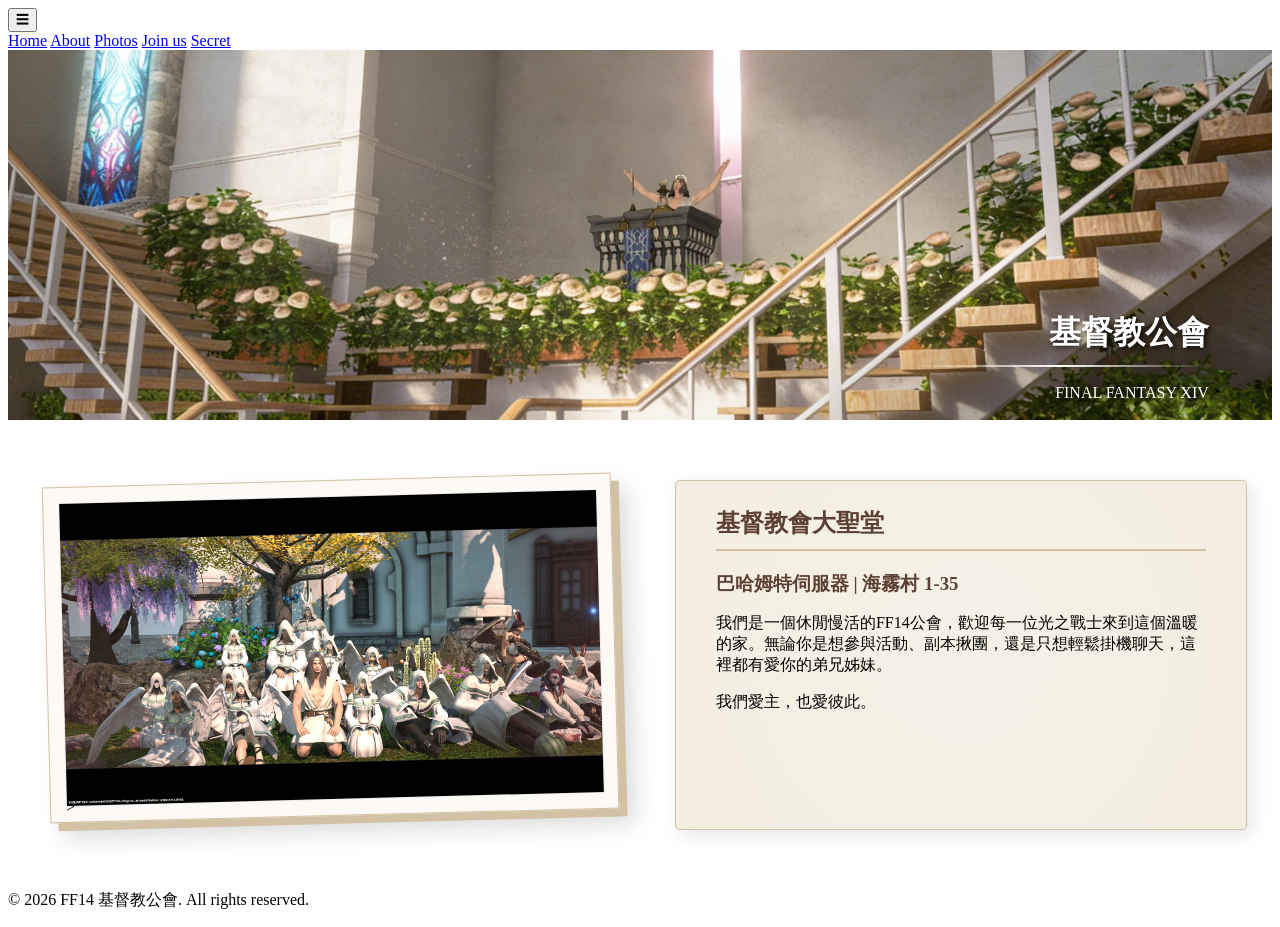
==== commit 632d0e8e: "[Test] 修改home.html 圖片&文字 1:1" ====
--- a/home.html
+++ b/home.html
@@ -5,250 +5,52 @@
     <meta charset="UTF-8">
     <meta name="viewport" content="width=device-width, initial-scale=1.0">
     <title>FF14 基督教公會 | 艾奧傑亞的團契</title>
-    <link rel="stylesheet" href="style.css">
-    <link rel="stylesheet" href="style.css?v=20260401">
+    <link rel="stylesheet" href="css/global.css?v=260402v01">
+    <link rel="stylesheet" href="css/home.css?v=260402v01">
 </head>
 
 <body>
+    <div class="menu-container">
+        <button class="menu-btn" onclick="toggleMenu()">☰</button>
+        <div id="side-menu" class="side-menu">
+            <a href="index.html">Home</a>
+            <a href="home.html" class="active">About</a>
+            <a href="photos.html">Photos</a>
+            <a href="join.html">Join us</a>
+            <a href="secrect.html">Secret</a>
+        </div>
+    </div>
+
     <header>
         <h1>基督教公會</h1>
         <hr class="line">
         <p>FINAL FANTASY XIV</p>
     </header>
 
-    <nav>
-        <a href="#about">關於我們</a>
-        <a href="#activities">公會活動</a>
-        <a href="#join">加入我們</a>
-    </nav>
+    <main>
+<section class="about-flex-container">
+    <div class="img-frame">
+        <div class="img-wrapper">
+            <img src="images/白袍合照1_亮.jpg" alt="白袍合照">>
+        </div>
+    </div>
 
-    <main>
-        <section id="about">
-            <h2>關於我們</h2>
-            <p>基督教會大聖堂 巴哈姆特海都 1-35號</p>
-            <p>我們愛主</p>
-        </section>
-
-        <section id="activities">
-            <h2>公會活動</h2>
-
-            <ul class="activity-tabs">
-                <li class="tab-btn active" onclick="showSlider('church')">基督教大教堂</li>
-                <li class="tab-btn" onclick="showSlider('Group')">聖徒團契</li>
-                <li class="tab-btn" onclick="showSlider('event_Valentine')">情人節暨新年活動</li>
-                <li class="tab-btn" onclick="showSlider('event_Christmas')">聖誕節活動</li>
-            </ul>
-
-            <div class="all-sliders">
-                <div id="church" class="slider-group active">
-                    <div class="carousel-wrapper">
-                        <button class="prev" onclick="moveSlide('church', -1)">❮</button>
-                        <div class="slider-container">
-                            <div class="item"><img src="images/大聖堂1.jpg" alt="教堂1" onclick="openLightbox(this)"></div>
-                            <div class="item"><img src="images/大聖堂2.jpg" alt="教堂2" onclick="openLightbox(this)"></div>
-                            <div class="item"><img src="images/大聖堂3.jpg" alt="教堂3" onclick="openLightbox(this)"></div>
-                            <div class="item"><img src="images/預定地合照1.jpg" alt="預定地合照1" onclick="openLightbox(this)">
-                            </div>
-                            <div class="item"><img src="images/預定地合照2.jpg" alt="預定地合照2" onclick="openLightbox(this)">
-                            </div>
-                        </div>
-                        <button class="next" onclick="moveSlide('church', 1)">❯</button>
-                    </div>
-                    <p class="slider-note">大聖堂系列照片</p>
-                </div>
-
-                <div id="Group" class="slider-group">
-                    <div class="carousel-wrapper">
-                        <button class="prev" onclick="moveSlide('Group', -1)">❮</button>
-                        <div class="slider-container">
-                            <div class="item"><img src="images/挖寶合照1.jpg" alt="挖寶合照1" onclick="openLightbox(this)">
-                            </div>
-                            <div class="item"><img src="images/白袍合照1.jpg" alt="白袍合照1" onclick="openLightbox(this)">
-                            </div>
-                            <div class="item"><img src="images/白袍合照2.jpg" alt="白袍合照2" onclick="openLightbox(this)">
-                            </div>
-                            <div class="item"><img src="images/婚禮合照1.jpg" alt="婚禮合照1" onclick="openLightbox(this)">
-                            </div>
-                            <div class="item"><img src="images/婚禮合照2.jpg" alt="婚禮合照2" onclick="openLightbox(this)">
-                            </div>
-                            <div class="item"><img src="images/婚禮合照3.jpg" alt="婚禮合照3" onclick="openLightbox(this)">
-                            </div>
-                            <div class="item"><img src="images/婚禮合照4.jpg" alt="婚禮合照4" onclick="openLightbox(this)">
-                            </div>
-                            <div class="item"><img src="images/婚禮合照5.jpg" alt="婚禮合照5" onclick="openLightbox(this)">
-                            </div>
-                        </div>
-                        <button class="next" onclick="moveSlide('Group', 1)">❯</button>
-                    </div>
-                    <p class="slider-note">聖徒團契合照</p>
-                </div>
-
-                <div id="event_Valentine" class="slider-group">
-                    <div class="carousel-wrapper">
-                        <button class="prev" onclick="moveSlide('event_Valentine', -1)">❮</button>
-                        <div class="slider-container">
-                            <div class="item"><img src="images/情人節/抖腳狂人鳥1.jpg" alt="抖腳狂人鳥1"
-                                    onclick="openLightbox(this)"></div>
-                            <div class="item"><img src="images/情人節/抖腳狂人鳥2.jpg" alt="抖腳狂人鳥2"
-                                    onclick="openLightbox(this)"></div>
-                            <div class="item"><img src="images/情人節/喬.jpg" alt="喬" onclick="openLightbox(this)"></div>
-                            <div class="item"><img src="images/情人節/耶穌.jpg" alt="耶穌" onclick="openLightbox(this)"></div>
-                            <div class="item"><img src="images/情人節/赤芍.jpg" alt="赤芍" onclick="openLightbox(this)"></div>
-                            <div class="item"><img src="images/情人節/小椪皮.jpg" alt="小椪皮" onclick="openLightbox(this)">
-                            </div>
-                            <div class="item"><img src="images/情人節/小茶茶.jpg" alt="小茶茶" onclick="openLightbox(this)">
-                            </div>
-                            <div class="item"><img src="images/情人節/蟹道人.jpg" alt="蟹道人" onclick="openLightbox(this)">
-                            </div>
-                            <div class="item"><img src="images/情人節/大雞蛋.jpg" alt="大雞蛋" onclick="openLightbox(this)">
-                            </div>
-                            <div class="item"><img src="images/情人節/第三名大雞蛋.jpg" alt="第三名大雞蛋"
-                                    onclick="openLightbox(this)"></div>
-                            <div class="item"><img src="images/情人節/第二名小椪皮.jpg" alt="第二名小椪皮"
-                                    onclick="openLightbox(this)"></div>
-                            <div class="item"><img src="images/情人節/第一名小茶茶.jpg" alt="第一名小茶茶"
-                                    onclick="openLightbox(this)"></div>
-                            <div class="item"><img src="images/情人節/團照1.jpg" alt="團照1" onclick="openLightbox(this)">
-                            </div>
-                            <div class="item"><img src="images/情人節/團照2.jpg" alt="團照2" onclick="openLightbox(this)">
-                            </div>
-                            <div class="item"><img src="images/情人節/團照4.jpg" alt="團照3" onclick="openLightbox(this)">
-                            </div>
-                            <div class="item"><img src="images/情人節/團照4.jpg" alt="團照4" onclick="openLightbox(this)">
-                            </div>
-                        </div>
-                        <button class="next" onclick="moveSlide('event_Valentine', 1)">❯</button>
-                    </div>
-                    <p class="slider-note">情人節暨新年活動攝影大賽</p>
-                </div>
-
-                <div id="event_Christmas" class="slider-group">
-                    <div class="carousel-wrapper">
-                        <button class="prev" onclick="moveSlide('event_Christmas', -1)">❮</button>
-                        <div class="slider-container">
-                            <div class="item"><img src="images/聖誕節合照1.jpg" alt="聖誕節合照1" onclick="openLightbox(this)">
-                            </div>
-                            <div class="item"><img src="images/聖誕節合照2.jpg" alt="聖誕節合照2" onclick="openLightbox(this)">
-                            </div>
-                            <div class="item"><img src="images/聖誕節合照3.jpg" alt="聖誕節合照3" onclick="openLightbox(this)">
-                            </div>
-                            <div class="item"><img src="images/聖誕節合照4.jpg" alt="聖誕節合照4" onclick="openLightbox(this)">
-                            </div>
-                            <div class="item"><img src="images/聖誕節合照5.jpg" alt="聖誕節合照5" onclick="openLightbox(this)">
-                            </div>
-                            <div class="item"><img src="images/聖誕節合照6.jpg" alt="聖誕節合照6" onclick="openLightbox(this)">
-                            </div>
-                            <div class="item"><img src="images/聖誕節合照7.jpg" alt="聖誕節合照7" onclick="openLightbox(this)">
-                            </div>
-                            <div class="item"><img src="images/聖誕節合照8.jpg" alt="聖誕節合照8" onclick="openLightbox(this)">
-                            </div>
-                            <div class="item"><img src="images/聖誕節合照9.jpg" alt="聖誕節合照9" onclick="openLightbox(this)">
-                            </div>
-                        </div>
-                        <button class="next" onclick="moveSlide('event_Christmas', 1)">❯</button>
-                    </div>
-                    <p class="slider-note">聖誕節活動紀錄</p>
-                </div>
-            </div>
-        </section>
-
-        <section id="join">
-            <h2>加入我們</h2>
-            <p>無論你是剛入坑的豆芽，還是身經百戰的光之戰士，都歡迎加入我們的行列！在這裡沒有進度壓力，按自己步調遊玩。</p>
-            <p>請至巴哈姆特海都1-35拜訪我們。</p>
-            <!-- <a href="你的Discord邀請連結請貼在這裡" class="btn" target="_blank">前往 Discord 伺服器</a>  -->
-        </section>
+    <div class="text-frame">
+        <div class="content">
+            <p><h2>基督教會大聖堂</h2></p>
+            <p><h3>巴哈姆特伺服器 | 海霧村 1-35</h3></p>
+            <p>我們是一個休閒慢活的FF14公會，歡迎每一位光之戰士來到這個溫暖的家。無論你是想參與活動、副本揪團，還是只想輕鬆掛機聊天，這裡都有愛你的弟兄姊妹。</p>
+            <p>我們愛主，也愛彼此。</p>
+        </div>
+    </div>
+</section>
     </main>
 
     <footer>
         <p>© 2026 FF14 基督教公會. All rights reserved.</p>
     </footer>
 
-<div id="lightbox" class="lightbox">
-        <span class="close-btn" onclick="closeLightbox()">&times;</span>
-        <button class="lightbox-prev" onclick="changeLightboxImage(-1)">&#10094;</button>
-        <img class="lightbox-content" id="lightbox-img">
-        <button class="lightbox-next" onclick="changeLightboxImage(1)">&#10095;</button>
-    </div>
+    <script src="js/menu.js"></script>
+</body>
 
-    <script>
-        let currentSlideIndex = 0;
-        let currentLightboxIndex = 0;
-        let currentLightboxImages = [];
-
-        // 1. 分類切換邏輯
-        function showSlider(sliderId) {
-            const groups = document.querySelectorAll('.slider-group');
-            groups.forEach(g => g.classList.remove('active'));
-
-            const btns = document.querySelectorAll('.tab-btn');
-            btns.forEach(b => b.classList.remove('active'));
-
-            const target = document.getElementById(sliderId);
-            if (target) {
-                target.classList.add('active');
-                currentSlideIndex = 0;
-                const container = target.querySelector('.slider-container');
-                if (container) container.scrollLeft = 0;
-            }
-
-            if (event && event.currentTarget) {
-                event.currentTarget.classList.add('active');
-            }
-        }
-
-        // 2. 輪播器控制邏輯
-        function moveSlide(sliderId, direction) {
-            const container = document.querySelector(`#${sliderId} .slider-container`);
-            if (!container) return;
-
-            const items = container.querySelectorAll('.item');
-            const totalSlides = items.length;
-
-            currentSlideIndex += direction;
-            if (currentSlideIndex >= totalSlides) currentSlideIndex = 0;
-            else if (currentSlideIndex < 0) currentSlideIndex = totalSlides - 1;
-
-            const targetLeft = container.clientWidth * currentSlideIndex;
-            container.scrollTo({ left: targetLeft, behavior: 'smooth' });
-        }
-
-        // 3. Lightbox 手動控制邏輯
-        function openLightbox(imgElement) {
-            const lightbox = document.getElementById("lightbox");
-            const lightboxImg = document.getElementById("lightbox-img");
-            
-            // 抓取當前 Slider 內的所有圖片，以便手動切換
-            const container = imgElement.closest('.slider-container');
-            const allImages = Array.from(container.querySelectorAll('img'));
-            
-            currentLightboxImages = allImages.map(img => img.src);
-            currentLightboxIndex = currentLightboxImages.indexOf(imgElement.src);
-            
-            lightbox.style.display = "flex";
-            lightboxImg.src = currentLightboxImages[currentLightboxIndex];
-            document.body.style.overflow = "hidden"; // 防止背景捲動
-        }
-
-        function changeLightboxImage(direction) {
-            currentLightboxIndex = (currentLightboxIndex + direction + currentLightboxImages.length) % currentLightboxImages.length;
-            document.getElementById("lightbox-img").src = currentLightboxImages[currentLightboxIndex];
-        }
-
-        function closeLightbox() {
-            document.getElementById("lightbox").style.display = "none";
-            document.body.style.overflow = "auto";
-        }
-
-        // 鍵盤支援
-        document.addEventListener('keydown', function(e) {
-            const lb = document.getElementById("lightbox");
-            if (lb.style.display === "flex") {
-                if (e.key === "ArrowLeft") changeLightboxImage(-1);
-                if (e.key === "ArrowRight") changeLightboxImage(1);
-                if (e.key === "Escape") closeLightbox();
-            }
-        });
-    </script>
-</body>
 </html>
--- a/css/home.css
+++ b/css/home.css
@@ -0,0 +1,163 @@
+main {
+    max-width: none !important; 
+    width: 100% !important;
+    display: block !important;
+    margin: 0 !important;
+    padding: 0 !important;
+}
+
+header {
+    background-image: url('../images/大聖堂2.jpg');
+    background-size: cover;
+    background-position: center;
+    background-repeat: no-repeat;
+    color: #fff;
+    display: flex;
+    flex-direction: column;
+    justify-content: flex-end;
+    align-items: flex-end;
+    min-height: 40vh;
+    padding-right: 5%;
+    padding-bottom: 10px;
+    text-align: right;
+    line-height: 0.05;
+    text-shadow: 2px 2px 5px rgba(0, 0, 0, 0.8);
+}
+
+.line {
+    width: 300px;
+    border: 0;
+    height: 2px;
+    background: linear-gradient(to right, transparent, #ffffff, transparent);
+    margin: 10px 0;
+    align-self: flex-end;
+}
+
+.about-flex-container {
+display: flex;
+    justify-content: center;
+    align-items: flex-start;
+    
+    width: 95%;
+    max-width: 1600px; 
+    
+    margin: 60px auto;
+    background: transparent !important;
+    border: none !important;
+    box-shadow: none !important;
+    padding: 0 3%; 
+    gap: 60px; 
+}
+
+.img-frame {
+    flex: 1 1 50%;
+    width: 50%;
+    box-sizing: border-box;
+    
+    background: #fdfaf5;
+    padding: 15px;
+    border: 1px solid #D2C1A5;
+    box-shadow: 8px 8px 0px #D2C1A5, 15px 15px 25px rgba(0, 0, 0, 0.15);
+    transform: rotate(-1.5deg);
+    transition: transform 0.3s ease;
+}
+
+.img-frame:hover {
+    transform: rotate(0deg) scale(1.02);
+}
+
+.img-wrapper {
+    position: relative;
+    line-height: 0;
+}
+
+.img-wrapper img {
+    width: 100%;
+    height: 100%;
+    display: block;
+    border: 1px solid #eee;
+
+}
+
+/* 右側文字框架 */
+.text-frame {
+    flex: 1 1 50%;
+    width: 50%; 
+    box-sizing: border-box;
+    
+    background: radial-gradient(circle, #F5F1E6 0%, #f4eee1 100%);
+    padding: 10px 40px 30px 40px;
+    border: 1px solid #D2C1A5;
+    box-shadow: 5px 5px 20px rgba(0, 0, 0, 0.1);
+    border-radius: 4px;
+    
+    min-height: 350px; 
+    display: flex;
+    flex-direction: column;
+}
+
+.text-frame .content h2 {
+    margin-top: 0 !important;
+    padding-top: 0 !important;
+    color: #5C4033;
+    border-bottom: 2px solid #D2C1A5;
+    margin: 0 0 20px 0;
+    padding-bottom: 10px;
+    text-align: left;
+}
+
+.text-frame .content h3 {
+    color: #5C4033;
+    margin: 0 0 10px 0;
+    padding-bottom: 0px;
+    text-align: left;
+}
+
+/* --- 手機版排版修正 --- */
+@media (max-width: 900px) {
+
+    /* 稍微調高 RWD 斷點，讓並排有空間變堆疊 */
+    header {
+        min-height: 15vh !important;
+        padding-bottom: 15px !important;
+        line-height: 0.8 !important;
+    }
+
+    header h1 {
+        font-size: 1.2rem !important;
+    }
+
+    header p {
+        font-size: 0.8rem !important;
+    }
+
+    .line {
+        width: 180px !important;
+    }
+
+    /* 關鍵修正：名稱要對應 HTML 的 about-flex-container */
+    .about-flex-container {
+        flex-direction: column;
+        align-items: center;
+        padding: 30px 20px;
+        gap: 30px;
+    }
+
+    .img-frame {
+        width: 90%;
+        transform: rotate(0deg);
+        /* 手機版不傾斜，節省空間 */
+        flex: none;
+    }
+
+    .text-frame {
+        width: 100%;
+        padding: 25px;
+        flex: none;
+    }
+
+    .text-frame .content h2 {
+        text-align: center;
+        /* 手機版標題置中 */
+    }
+}
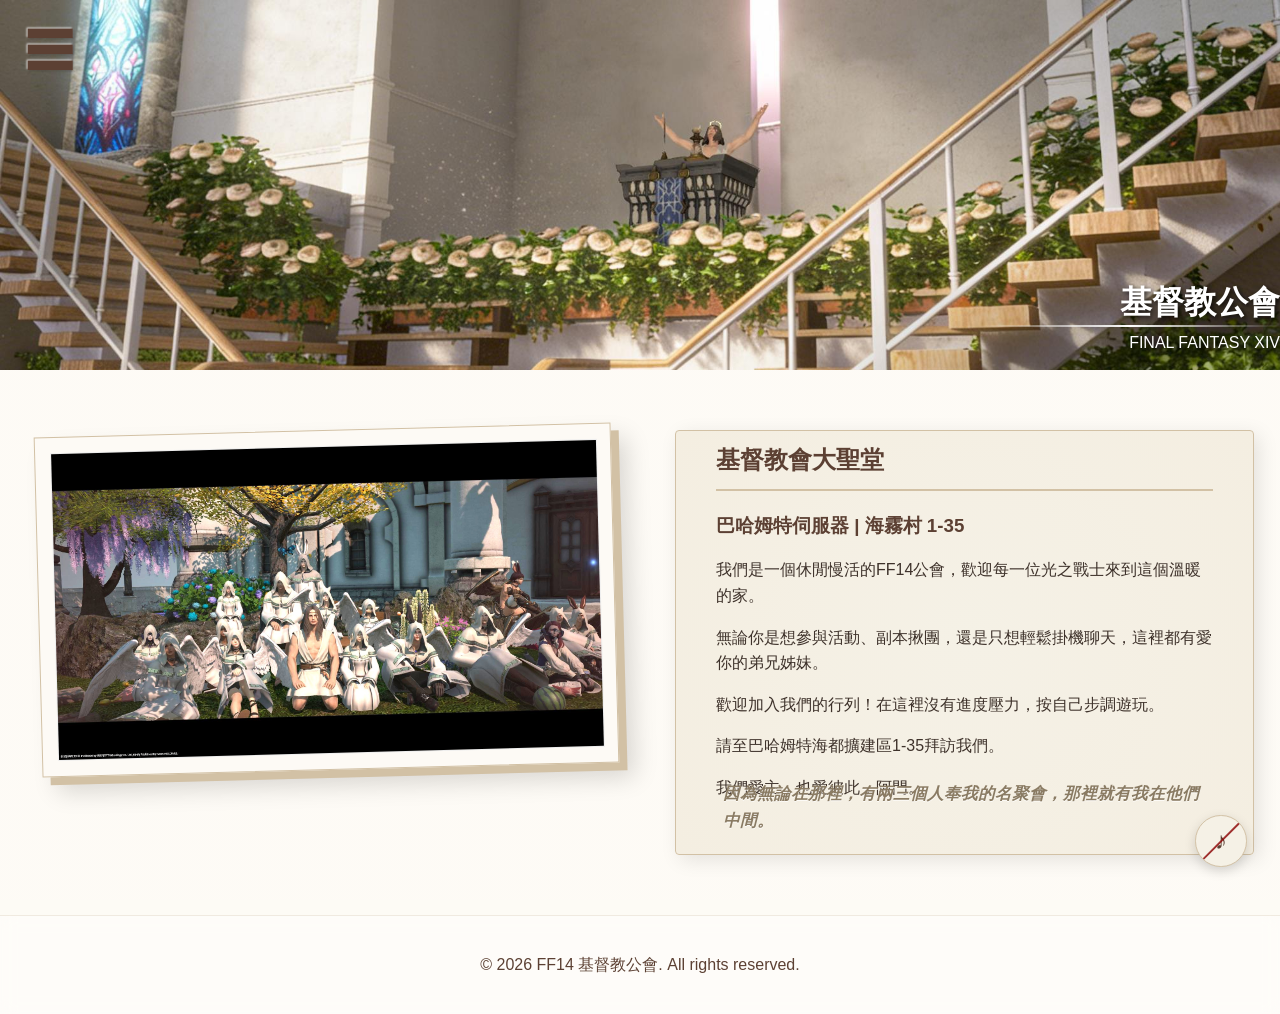
==== commit e1e19255: "Merge Release v.260422" ====
--- a/home.html
+++ b/home.html
@@ -5,8 +5,8 @@
     <meta charset="UTF-8">
     <meta name="viewport" content="width=device-width, initial-scale=1.0">
     <title>FF14 基督教公會 | 艾奧傑亞的團契</title>
-    <link rel="stylesheet" href="css/global.css?v=260402v01">
-    <link rel="stylesheet" href="css/home.css?v=260402v01">
+    <link rel="stylesheet" href="css/global.css?v=260422">
+    <link rel="stylesheet" href="css/home.css?v=260422">
 </head>
 
 <body>
@@ -16,35 +16,51 @@
             <a href="index.html">Home</a>
             <a href="home.html" class="active">About</a>
             <a href="photos.html">Photos</a>
-            <a href="join.html">Join us</a>
-            <a href="secrect.html">Secret</a>
+            <a href="secret.html">Secret</a>
+        </div>
+    </div>
+
+    <audio id="bgm" loop style="display: none; visibility: hidden; position: absolute; width: 0; height: 0;">
+        <source src="bgm/edit/AmazingGrace_piano.mp3" type="audio/mpeg">
+    </audio>
+
+    <div class="music-player">
+        <div id="music-toggle" class="music-fab" onclick="toggleMusic()">
+            <span class="icon">♪</span>
         </div>
     </div>
 
     <header>
-        <h1>基督教公會</h1>
-        <hr class="line">
-        <p>FINAL FANTASY XIV</p>
+        <div class="titles-wrapper">
+            <h1>基督教公會</h1>
+            <hr class="line">
+            <p>FINAL FANTASY XIV</p>
+        </div>
     </header>
 
     <main>
-<section class="about-flex-container">
-    <div class="img-frame">
-        <div class="img-wrapper">
-            <img src="images/白袍合照1_亮.jpg" alt="白袍合照">>
-        </div>
-    </div>
+        <section class="about-flex-container">
+            <div class="img-frame">
+                <div class="img-wrapper">
+                    <img src="images/白袍合照1_亮.jpg" alt="白袍合照">
+                </div>
+            </div>
 
-    <div class="text-frame">
-        <div class="content">
-            <p><h2>基督教會大聖堂</h2></p>
-            <p><h3>巴哈姆特伺服器 | 海霧村 1-35</h3></p>
-            <p>我們是一個休閒慢活的FF14公會，歡迎每一位光之戰士來到這個溫暖的家。無論你是想參與活動、副本揪團，還是只想輕鬆掛機聊天，這裡都有愛你的弟兄姊妹。</p>
-            <p>我們愛主，也愛彼此。</p>
-        </div>
-    </div>
-</section>
+            <div class="about-text-frame">
+                <div class="content">
+                    <h2>基督教會大聖堂</h2>
+                    <h3>巴哈姆特伺服器 | 海霧村 1-35</h3>
+                    <p>我們是一個休閒慢活的FF14公會，歡迎每一位光之戰士來到這個溫暖的家。</p>
+                    <p>無論你是想參與活動、副本揪團，還是只想輕鬆掛機聊天，這裡都有愛你的弟兄姊妹。</p>
+                    <p>歡迎加入我們的行列！在這裡沒有進度壓力，按自己步調遊玩。</p>
+                    <p>請至巴哈姆特海都擴建區1-35拜訪我們。</p>
+                    <p>我們愛主，也愛彼此，阿門。</p>
+                    <h4>因為無論在那裡，有兩三個人奉我的名聚會，那裡就有我在他們中間。</h4>
+                </div>
+            </div>
+        </section>
     </main>
+
 
     <footer>
         <p>© 2026 FF14 基督教公會. All rights reserved.</p>
--- a/css/global.css
+++ b/css/global.css
@@ -0,0 +1,337 @@
+/* =========================================
+   1. 基礎架構 (Base Layout)
+   ========================================= */
+html, body {
+    height: 100%;
+    margin: 0;
+}
+
+body {
+    background-image:
+        linear-gradient(rgba(253, 251, 245, 0.85), rgba(253, 251, 245, 0.85)),
+        url('../images/bg.png');
+    background-repeat: repeat;
+    background-size: 250px auto;
+    background-attachment: fixed;
+    background-color: #fdfbf5;
+    margin: 0;
+    padding: 0;
+    font-family: 'Segoe UI', Tahoma, Geneva, Verdana, sans-serif;
+    color: #333;
+    line-height: 1.6;
+    display: flex;
+    flex-direction: column;
+    min-height: 100vh;
+}
+
+header {
+    width: 100%;
+    height: 10vh;
+    background: transparent;
+    display: block;
+    margin: 0;
+    padding: 0;
+}
+
+main {
+    max-width: none;
+    width: 100%;
+    display: block;
+    margin: 0;
+    padding: 0;
+    flex: 1 0 auto;
+}
+
+footer {
+    flex-shrink: 0;
+    text-align: center;
+    padding: 20px;
+    background: rgba(255, 255, 255, 0.4);
+    backdrop-filter: blur(8px);
+    color: #5C4033;
+    border-top: 1px solid rgba(210, 193, 165, 0.3);
+    margin-top: auto;
+}
+
+/* =========================================
+   2. 導覽選單 (Menu)
+   ========================================= */
+.menu-container {
+    position: fixed;
+    top: 10px;
+    left: 10px;
+    z-index: 1000;
+}
+
+.menu-btn {
+    font-family: "Arial Black", "Verdana", "Microsoft JhengHei", sans-serif;
+    background: transparent;
+    border: none;
+    color: #5C4033;
+    font-size: 3rem;
+    font-weight: 800;
+    letter-spacing: 3px;
+    cursor: pointer;
+    padding: 10px 15px;
+    text-shadow:
+        1px 1px 2px rgba(0, 0, 0, 0.2),
+        -1px -1px 2px rgba(255, 255, 255, 0.8);
+    transition: all 0.3s ease-in-out;
+    outline: none;
+}
+
+.menu-btn:hover {
+    letter-spacing: 4px;
+    box-shadow: 0 6px 20px rgba(180, 140, 0, 0.15);
+    text-shadow:
+        2px 2px 4px rgba(180, 140, 0, 0.3),
+        -2px -2px 4px rgba(255, 255, 255, 1);
+    transform: translateY(-2px);
+}
+
+.side-menu {
+    display: none;
+    flex-direction: column;
+    background: rgba(255, 255, 255, 0.7);
+    backdrop-filter: blur(15px);
+    -webkit-backdrop-filter: blur(15px);
+    border: 1px solid rgba(255, 255, 255, 0.5);
+    margin-top: 12px;
+    border-radius: 2px;
+    box-shadow: 10px 10px 30px rgba(0, 0, 0, 0.1);
+    min-width: 200px;
+    overflow: hidden;
+    animation: fadeInSlide 0.4s ease-out;
+}
+
+.side-menu a {
+    padding: 18px 25px;
+    text-decoration: none;
+    color: #5C4033;
+    font-size: 1rem;
+    border-bottom: 1px solid rgba(210, 193, 165, 0.3);
+    transition: 0.3s;
+}
+
+.side-menu a:last-child {
+    border-bottom: none;
+}
+
+.side-menu a:hover {
+    background: rgba(180, 140, 0, 0.1);
+    color: #B48C00;
+    padding-left: 35px;
+}
+
+.side-menu a.active {
+    border-left: 5px solid #B48C00;
+    background-color: #E8DCC4;
+}
+
+@keyframes fadeInSlide {
+    from { opacity: 0; transform: translateY(-10px); }
+    to { opacity: 1; transform: translateY(0); }
+}
+
+/* =========================================
+   3. 音樂播放器 (Music Player)
+   ========================================= */
+.music-player {
+    position: fixed !important;
+    bottom: 30px !important;
+    right: 30px !important;
+    z-index: 6000 !important;
+    width: 55px !important;
+    height: 55px !important;
+    overflow: visible !important;
+}
+
+.music-fab {
+    width: 90% !important;
+    height: 90% !important;
+    border-radius: 50% !important;
+    background-color: #F5F1E6 !important;
+    border: 1px solid #D2C1A5 !important;
+    color: #5C4033;
+    font-size: 1.8rem !important;
+    display: flex !important;
+    align-items: center;
+    justify-content: center;
+    cursor: pointer;
+    background-image: none !important;
+    overflow: hidden !important;
+    margin: 0 !important;
+    box-shadow: 0 4px 12px rgba(0, 0, 0, 0.15) !important;
+    -webkit-appearance: none;
+    appearance: none;
+    position: relative !important; 
+}
+
+.music-fab .icon {
+    position: relative; 
+    display: inline-block;
+    font-style: normal;
+    font-size: 1.5rem;
+    line-height: 1;
+}
+
+.music-fab:not(.playing)::after {
+    content: "";
+    position: absolute;
+    top: 50%;
+    left: 50%; 
+    width: 105%; 
+    
+    height: 1.5px; 
+    background-color: #8b0000cb; 
+    transform: translate(-50%, -50%) rotate(-45deg); 
+    transition: all 0.3s ease;
+    pointer-events: none; 
+    z-index: 2; 
+    border-radius: 2px; 
+}
+
+/* =========================================
+   4. 通用區塊樣式 (Section Blocks)
+   ========================================= */
+section {
+    background: radial-gradient(circle, #F5F1E6 0%, #f4eee1 100%);
+    border: 1px solid #D2C1A5;
+    margin-bottom: 30px;
+    padding: 15px 30px 30px 30px;
+    border-radius: 4px;
+    box-shadow: 2px 2px 8px rgba(0, 0, 0, 0.1);
+    color: #3E322B;
+}
+
+section h2 {
+    color: #5C4033;
+    margin-top: 0;
+    border-bottom: 2px solid #D2C1A5;
+    padding-bottom: 10px;
+    margin-bottom: 20px;
+}
+
+/* =========================================
+   5. 響應式設計 - 手機板 (Mobile)
+   ========================================= */
+@media (max-width: 768px) {
+    header {
+        min-height: 70px !important;
+        padding: 0 5px !important;
+        justify-content: center;
+        overflow: visible !important; /* 確保全局 Header 允許下拉選單 */
+    }
+
+    .side-menu {
+        min-width: 180px !important; /* 手機版選單寬度稍微收斂 */
+    }
+
+    .side-menu a {
+        padding: 15px 20px !important; /* 縮小內距，節省垂直空間 */
+        font-size: 0.95rem !important; /* 適合手指點擊的大小 */
+    }
+
+    .menu-btn {
+        font-size: 2rem;
+        padding: 5px 7.5px;
+        transform: translateY(-12px) !important;
+        position: relative;
+        z-index: 2000;
+    }
+
+    main {
+        max-width: 100%;
+        margin: 10px auto;
+        padding: 0 15px;
+        box-sizing: border-box;
+    }
+
+    .music-player {
+        bottom: 20px !important;
+        right: 20px !important;
+    }
+
+    .music-fab {
+        width: 45px !important;
+        height: 45px !important;
+        font-size: 1.2rem !important;
+    }
+
+    section {
+        padding: 15px 15px 20px 15px !important;
+        margin-bottom: 20px;
+    }
+
+    section h2 {
+        font-size: 1.2rem !important;
+    }
+}
+
+/* =========================================
+   6. 響應式設計 - 超寬螢幕 (Ultra-Wide / 2K+)
+   ========================================= */
+@media (min-width: 1921px) {
+    body {
+        background-size: 350px auto; 
+    }
+
+    .menu-btn {
+        font-size: 4rem !important; 
+        padding: 15px 25px !important; 
+    }
+    
+    .side-menu {
+        min-width: 250px;
+        margin-top: 20px;
+    }
+
+    .side-menu a {
+        padding: 22px 35px; 
+        font-size: 1.25rem; 
+    }
+    
+    section {
+        padding: 30px 50px 50px 50px;
+        border-radius: 8px;
+    }
+    
+    section h2 {
+        font-size: 1.8rem;
+        margin-bottom: 30px;
+    }
+}
+
+/* =========================================
+   7. 響應式設計 - 4K 超高解析度 (2561px+)
+   ========================================= */
+@media (min-width: 2561px) {
+    body {
+        background-size: 450px auto; 
+    }
+
+    .menu-btn {
+        font-size: 5rem !important; 
+        padding: 20px 35px !important; 
+    }
+    
+    .side-menu {
+        min-width: 320px;
+        margin-top: 30px;
+    }
+
+    .side-menu a {
+        padding: 30px 45px; 
+        font-size: 1.6rem; 
+    }
+    
+    section {
+        padding: 40px 70px 70px 70px;
+        border-radius: 12px;
+    }
+    
+    section h2 {
+        font-size: 2.3rem;
+        margin-bottom: 40px;
+    }
+}
--- a/css/home.css
+++ b/css/home.css
@@ -1,11 +1,6 @@
-main {
-    max-width: none !important; 
-    width: 100% !important;
-    display: block !important;
-    margin: 0 !important;
-    padding: 0 !important;
-}
-
+/* =========================================
+   1. 首頁 Header (大圖橫幅)
+   ========================================= */
 header {
     background-image: url('../images/大聖堂2.jpg');
     background-size: cover;
@@ -33,37 +28,39 @@
     align-self: flex-end;
 }
 
+/* =========================================
+   2. 主要內容容器 (About 區塊)
+   ========================================= */
 .about-flex-container {
-display: flex;
+    display: flex;
     justify-content: center;
     align-items: flex-start;
-    
     width: 95%;
-    max-width: 1600px; 
-    
+    max-width: 1600px;
     margin: 60px auto;
     background: transparent !important;
     border: none !important;
     box-shadow: none !important;
-    padding: 0 3%; 
-    gap: 60px; 
-}
-
+    padding: 0 3%;
+    gap: 60px;
+}
+
+/* 左側圖片框架 */
 .img-frame {
     flex: 1 1 50%;
     width: 50%;
     box-sizing: border-box;
-    
     background: #fdfaf5;
     padding: 15px;
     border: 1px solid #D2C1A5;
     box-shadow: 8px 8px 0px #D2C1A5, 15px 15px 25px rgba(0, 0, 0, 0.15);
     transform: rotate(-1.5deg);
-    transition: transform 0.3s ease;
+    transition: all 0.3s ease;
 }
 
 .img-frame:hover {
     transform: rotate(0deg) scale(1.02);
+    box-shadow: 12px 12px 0px #D2C1A5, 20px 20px 35px rgba(0, 0, 0, 0.2);
 }
 
 .img-wrapper {
@@ -76,27 +73,26 @@
     height: 100%;
     display: block;
     border: 1px solid #eee;
-
 }
 
 /* 右側文字框架 */
-.text-frame {
+.about-text-frame {
     flex: 1 1 50%;
-    width: 50%; 
+    width: 50%;
     box-sizing: border-box;
-    
+    font-weight: 450;
     background: radial-gradient(circle, #F5F1E6 0%, #f4eee1 100%);
     padding: 10px 40px 30px 40px;
     border: 1px solid #D2C1A5;
     box-shadow: 5px 5px 20px rgba(0, 0, 0, 0.1);
     border-radius: 4px;
-    
-    min-height: 350px; 
+    min-height: 425px;
     display: flex;
     flex-direction: column;
-}
-
-.text-frame .content h2 {
+    position: relative;
+}
+
+.about-text-frame .content h2 {
     margin-top: 0 !important;
     padding-top: 0 !important;
     color: #5C4033;
@@ -106,58 +102,191 @@
     text-align: left;
 }
 
-.text-frame .content h3 {
+.about-text-frame .content h3 {
     color: #5C4033;
     margin: 0 0 10px 0;
     padding-bottom: 0px;
     text-align: left;
 }
 
-/* --- 手機版排版修正 --- */
-@media (max-width: 900px) {
-
-    /* 稍微調高 RWD 斷點，讓並排有空間變堆疊 */
+.about-text-frame .content h4 {
+    font-family: "Kaiti", "STKaiti", "標楷體", serif;
+    color: #8A7B63;
+    font-size: 1.03rem;
+    font-weight: 600;
+    font-style: italic;
+    letter-spacing: 1px;
+    margin: 0;
+
+    position: absolute;
+    bottom: 20px;
+    right: 40px;
+
+    width: max-content;
+    max-width: 85%;
+    text-align: left;
+    line-height: 1.6;
+    text-shadow: 0.5px 0.5px 0px rgba(255, 255, 255, 0.8);
+}
+
+/* =========================================
+   過渡斷點 - 平板與分割視窗 (Tablet & Split-Screen)
+   當視窗小於 1100px 時，提早將左右排列改為上下疊加，避免文字擠壓
+   ========================================= */
+@media (max-width: 1200px) {
+    .about-flex-container,
+    .secret-flex-container {
+        flex-direction: column; /* 提早變成上下排列 */
+        align-items: center;
+        gap: 40px; 
+    }
+
+    .img-frame,
+    .about-text-frame,
+    .secret-text-frame {
+        width: 90%; /* 寬度放寬，讓內容有足夠空間 */
+        flex: none;
+    }
+
+    .img-frame {
+        transform: rotate(0deg); /* 螢幕變窄時取消旋轉，避免干擾排版 */
+    }
+}
+
+/* =========================================
+   3. 響應式設計 - 手機板 (Mobile)
+   ========================================= */
+@media (max-width: 768px) {
     header {
-        min-height: 15vh !important;
-        padding-bottom: 15px !important;
-        line-height: 0.8 !important;
+        min-height: 12vh !important;
+        padding-right: 20px !important;
+        padding-bottom: 10px !important;
+        line-height: 1.2 !important;
+        position: relative !important;
+        display: block !important;
+        background-attachment: scroll;
+    }
+
+    .titles-wrapper {
+        position: absolute;
+        bottom: 25px;
+        right: 25px;
+        text-align: right;
+        display: flex;
+        flex-direction: column;
+        align-items: flex-end;
+        z-index: 10;
     }
 
     header h1 {
         font-size: 1.2rem !important;
+        padding-bottom: 2px !important;
+        margin: 0 !important;
     }
 
     header p {
         font-size: 0.8rem !important;
+        margin: 0 !important;
+        margin-top: -2px !important;
     }
 
     .line {
-        width: 180px !important;
-    }
-
-    /* 關鍵修正：名稱要對應 HTML 的 about-flex-container */
+        width: 100px !important;
+        margin: 5px 0 !important;
+        height: 1px !important;
+        align-self: flex-end;
+    }
+
     .about-flex-container {
         flex-direction: column;
         align-items: center;
-        padding: 30px 20px;
-        gap: 30px;
+        padding: 20px 15px;
+        gap: 20px;
+        margin: 20px auto;
     }
 
     .img-frame {
-        width: 90%;
+        width: 95%;
         transform: rotate(0deg);
-        /* 手機版不傾斜，節省空間 */
         flex: none;
     }
 
-    .text-frame {
+    .about-text-frame {
+        padding: 25px 25px 60px 25px !important;
+        min-height: auto !important;
+        position: relative !important;
         width: 100%;
-        padding: 25px;
         flex: none;
-    }
-
-    .text-frame .content h2 {
-        text-align: center;
-        /* 手機版標題置中 */
+        font-size: 0.9rem; 
+    }
+
+    .about-text-frame .content h4 {
+        position: absolute !important;
+        bottom: 15px;
+        right: 25px;
+        padding-top: 10px;
+        width: max-content;
+        max-width: 85%;
+        font-size: 0.9rem !important;
+        text-align: left !important;
+        margin: 0 !important;
+        line-height: 1.4 !important;
+        font-size: 0.9rem; 
+    }
+}
+
+/* =========================================
+   4. 響應式設計 - 超寬螢幕 (Ultra-Wide / 2K+)
+   ========================================= */
+@media (min-width: 1921px) {
+    header {
+        min-height: 50vh; 
+    }
+
+    .about-flex-container {
+        max-width: 1800px; 
+        gap: 80px;         
+        margin: 80px auto;
+    }
+
+    .about-text-frame {
+        padding: 30px 60px 120px 60px !important; 
+        font-size: 1.15rem; 
+    }
+
+    .about-text-frame .content h4 {
+        font-size: 1.2rem;
+        right: 60px; 
+        bottom: 30px;
+        width: max-content;
+        max-width: 85%;
+    }
+}
+
+/* =========================================
+   響應式設計 - 4K 超高解析度 (2561px+)
+   ========================================= */
+@media (min-width: 2561px) {
+    header {
+        min-height: 55vh; 
+    }
+
+    .about-flex-container {
+        max-width: 2400px; 
+        gap: 120px;        
+        margin: 120px auto;
+    }
+
+    .about-text-frame {
+        padding: 40px 80px 150px 80px !important; 
+        font-size: 1.5rem; 
+    }
+
+    .about-text-frame .content h4 {
+        font-size: 1.55rem;
+        right: 80px; 
+        bottom: 40px;
+        width: max-content;
+        max-width: 85%;
     }
 }
